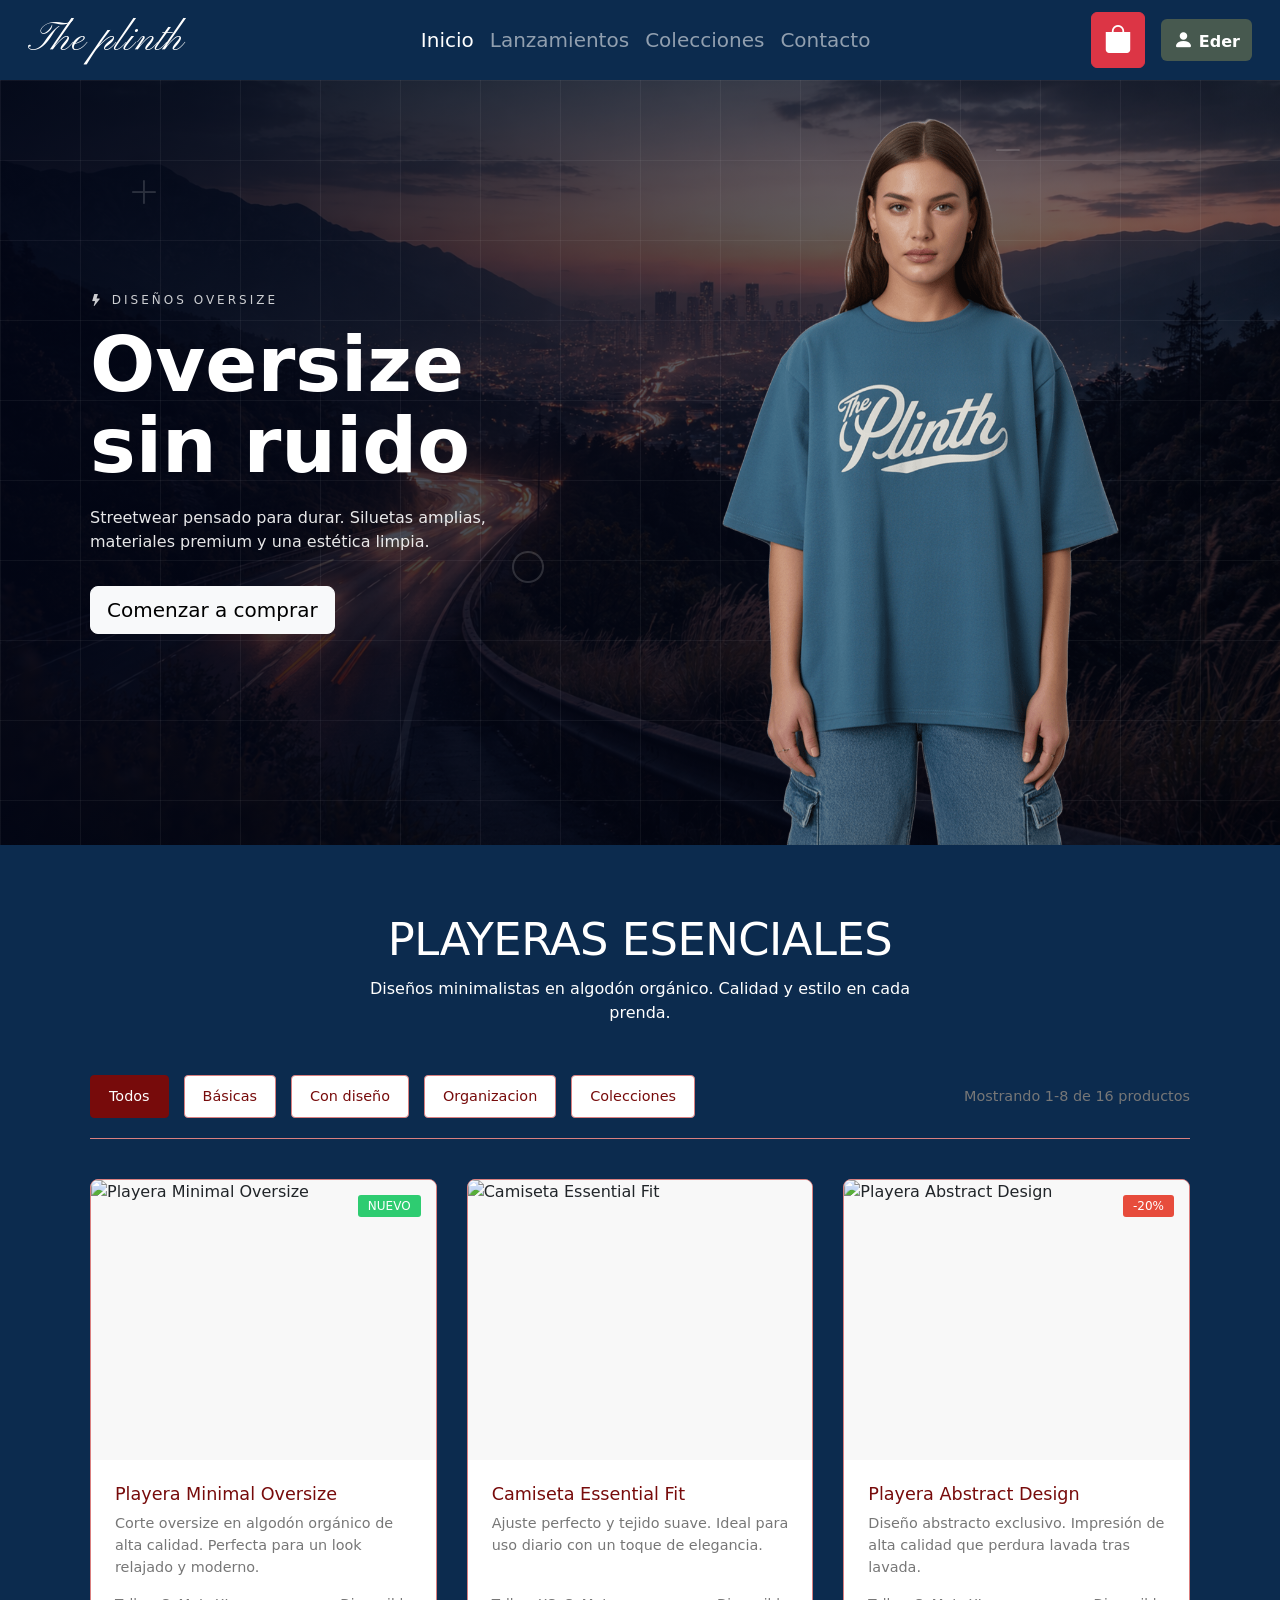
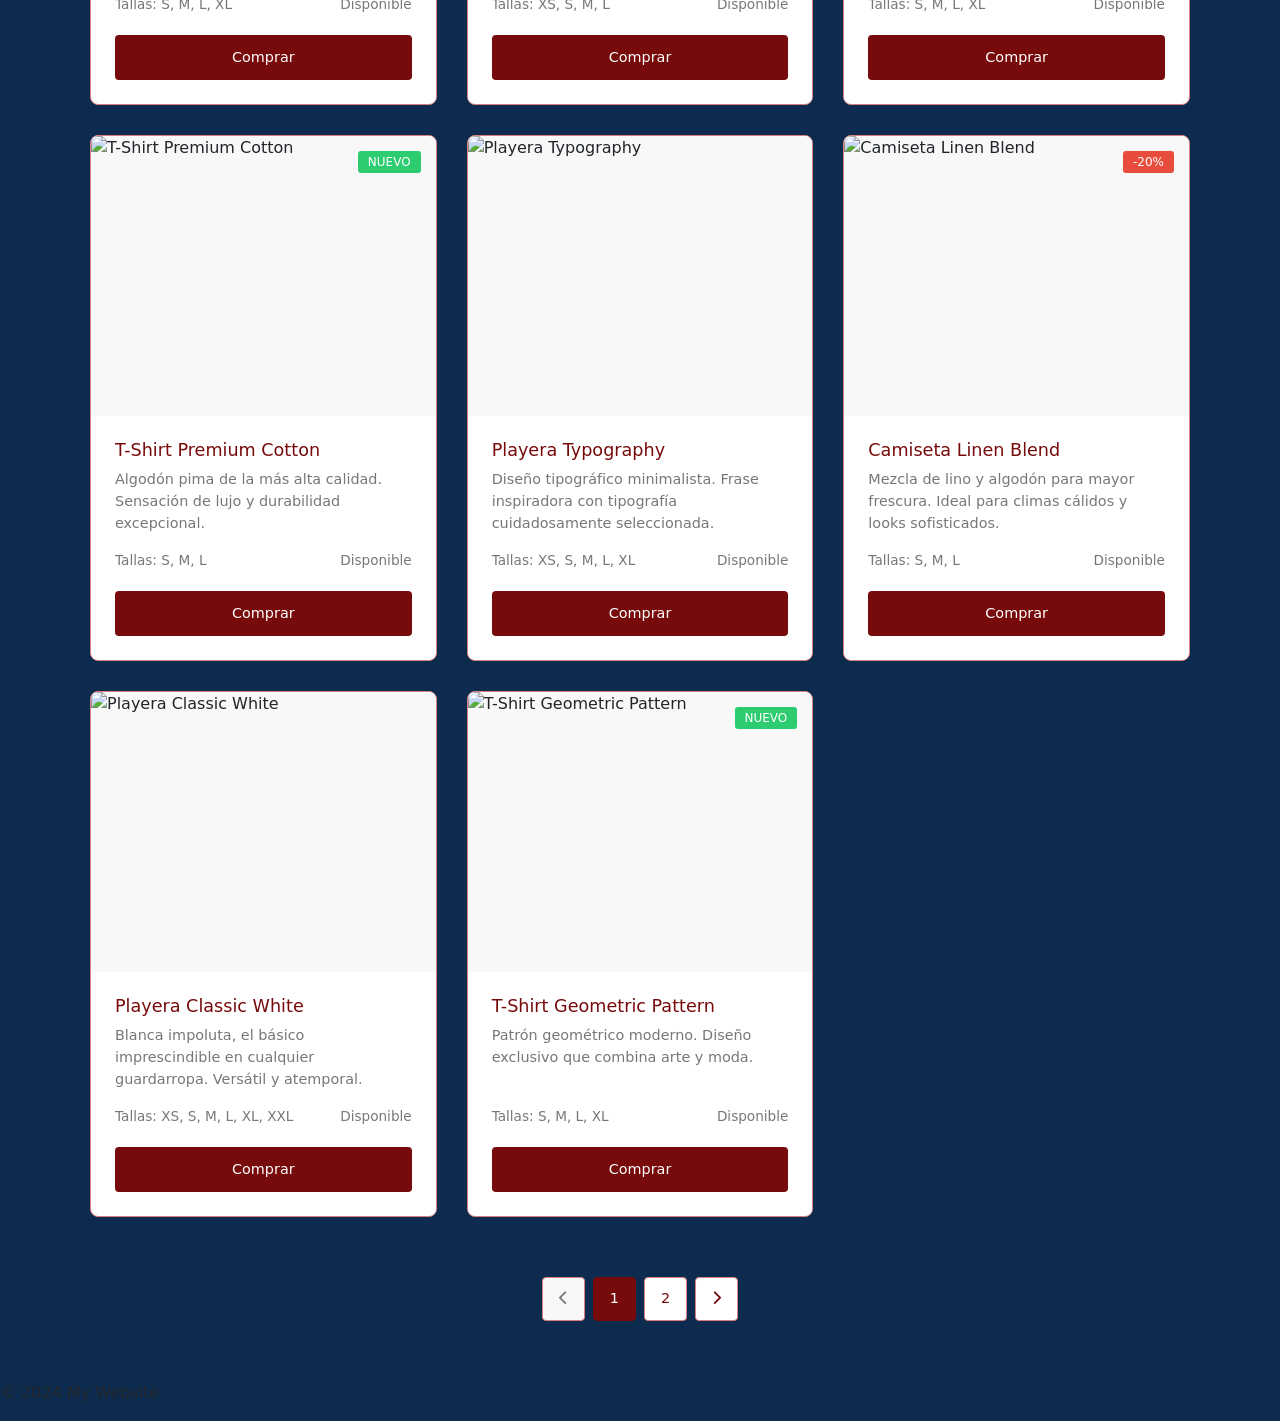
==== index.html @ dad663c1 "Despliegue de proyecto" ====
<!DOCTYPE html>
<html lang="es">
  <head>
    <meta charset="UTF-8" />
    <meta name="viewport" content="width=device-width, initial-scale=1.0" />
    <title>THE PLINTH | THE SHOP</title>
    <link rel="shortcut icon" href="img/icon_plinth.png" type="image/x-icon" />
    <!-- Google Fonts -->
    <link rel="preconnect" href="https://fonts.googleapis.com" />
    <link rel="preconnect" href="https://fonts.gstatic.com" crossorigin />
    <!-- Pynion Script Font -->
    <link
      href="https://fonts.googleapis.com/css2?family=Pinyon+Script&display=swap"
      rel="stylesheet"
    />
    <!-- IBM Plex Sans Font -->
    <link
      href="https://fonts.googleapis.com/css2?family=IBM+Plex+Sans:ital,wght@0,100..700;1,100..700&family=Pinyon+Script&display=swap"
      rel="stylesheet"
    />

    <!-- Bootstrap CSS and JS -->
    <link
      href="https://cdn.jsdelivr.net/npm/bootstrap@5.3.8/dist/css/bootstrap.min.css"
      rel="stylesheet"
      integrity="sha384-sRIl4kxILFvY47J16cr9ZwB07vP4J8+LH7qKQnuqkuIAvNWLzeN8tE5YBujZqJLB"
      crossorigin="anonymous"
    />
    <script
      src="https://cdn.jsdelivr.net/npm/bootstrap@5.3.8/dist/js/bootstrap.bundle.min.js"
      integrity="sha384-FKyoEForCGlyvwx9Hj09JcYn3nv7wiPVlz7YYwJrWVcXK/BmnVDxM+D2scQbITxI"
      crossorigin="anonymous"
    ></script>
    <!-- Bootstrap Icons  -->
    <link
      rel="stylesheet"
      href="https://cdn.jsdelivr.net/npm/bootstrap-icons@1.13.1/font/bootstrap-icons.min.css"
    />
    <!-- Custom CSS -->
    <link rel="stylesheet" href="css/navbar.css" />
    <link rel="stylesheet" href="css/hero.css" />
    <link rel="stylesheet" href="css/cart.css" />

    <!-- Font Awesome -->
    <link
      rel="stylesheet"
      href="https://cdnjs.cloudflare.com/ajax/libs/font-awesome/6.4.0/css/all.min.css"
    />
  </head>
  <body>
    <nav class="navbar navbar-expand-lg navbar-dark fixed-top">
      <div class="container-fluid">
        <!-- LOGO -->
        <a class="navbar-brand pynion fs-1 ms-3" href="#"> The plinth </a>

        <!-- BOTÓN HAMBURGUESA -->
        <button
          class="navbar-toggler"
          type="button"
          data-bs-toggle="collapse"
          data-bs-target="#navbarMenu"
          aria-controls="navbarMenu"
          aria-expanded="false"
          aria-label="Toggle navigation"
        >
          <span class="navbar-toggler-icon"></span>
        </button>

        <!-- MENÚ COLAPSABLE -->
        <div class="collapse navbar-collapse" id="navbarMenu">
          <!-- LINKS -->
          <div class="navbar-nav mx-auto fs-5">
            <a class="nav-link active" href="#home">Inicio</a>
            <a class="nav-link" href="#lanzamientos">Lanzamientos</a>
            <a class="nav-link" href="#colecciones">Colecciones</a>
            <a class="nav-link" href="#contacto">Contacto</a>
          </div>

          <!-- ACCIONES -->
          <div class="d-flex align-items-center gap-3 me-3">
            <a href="#carrito" class="btn btn-danger">
              <i class="bi bi-bag-fill fs-3"></i>
            </a>

            <a class="btn user" href="#login">
              <i class="bi bi-person-fill fs-5"></i> Eder
            </a>
          </div>
        </div>
      </div>
    </nav>

    <section id="home" class="hero-oversize">
      <div class="hero-overlay"></div>

      <!-- Decoraciones -->
      <div class="hero-grid"></div>
      <i class="bi bi-plus-lg deco-icon deco-1"></i>
      <i class="bi bi-circle deco-icon deco-2"></i>
      <i class="bi bi-dash-lg deco-icon deco-3"></i>

      <div class="container h-100">
        <div class="row align-items-center h-100">
          <!-- TEXTO -->
          <div class="col-lg-6 hero-content">
            <p class="hero-eyebrow">
              <i class="bi bi-lightning-fill"></i> DISEÑOS OVERSIZE
            </p>

            <h1 class="hero-title">
              Oversize<br />
              sin ruido
            </h1>

            <p class="hero-text">
              Streetwear pensado para durar. Siluetas amplias, materiales
              premium y una estética limpia.
            </p>

            <div class="hero-actions">
              <a href="#shop" class="btn btn-light btn-lg">
                Comenzar a comprar</a
              >
              <!-- <a href="#about" class="hero-link"> Nuestra visión → </a> -->
            </div>
          </div>

          <!-- MODELO -->
          <div class="col-lg-6 hero-model text-center">
            <img
              src="img/model.png"
              alt="Modelo usando playera oversize"
              class="img-fluid"
            />
          </div>
        </div>
      </div>
    </section>

    <script>
      const navbar = document.querySelector(".navbar");

      window.addEventListener("scroll", () => {
        if (window.scrollY > 50) {
          navbar.classList.add("scrolled");
        } else {
          navbar.classList.remove("scrolled");
        }
      });
    </script>

    <div id="shop" class="container">
      <header class="shop-header mt-5">
        <h1 class="shop-title">PLAYERAS ESENCIALES</h1>
        <p class="shop-subtitle">
          Diseños minimalistas en algodón orgánico. Calidad y estilo en cada
          prenda.
        </p>
      </header>

      <section class="filter-section">
        <div class="filter-options">
          <button class="filter-btn active" data-filter="all">Todos</button>
          <button class="filter-btn" data-filter="basic">Básicas</button>
          <button class="filter-btn" data-filter="graphic">Con diseño</button>
          <button class="filter-btn" data-filter="premium">Organizacion</button>
          <button class="filter-btn" data-filter="colection">
            Colecciones
          </button>
        </div>
        <div class="results-info">
          Mostrando <span id="showing-count">8</span> de
          <span id="total-count">16</span> productos
        </div>
      </section>

      <section class="products-grid" id="products-container">
        <!-- Los productos se generarán dinámicamente con JavaScript -->
      </section>

      <section class="pagination" id="pagination-container">
        <!-- La paginación se generará dinámicamente con JavaScript -->
      </section>
    </div>

    <script>
      // Datos de productos de ejemplo
      const products = [
        {
          id: 1,
          name: "Playera Minimal Oversize",
          description:
            "Corte oversize en algodón orgánico de alta calidad. Perfecta para un look relajado y moderno.",
          price: 499,
          category: "colection",
          colors: ["#1a1a1a", "#ffffff", "#6b7280"],
          sizes: ["S", "M", "L", "XL"],
          image:
            "https://images.unsplash.com/photo-1521572163474-6864f9cf17ab?ixlib=rb-4.0.3&ixid=M3wxMjA3fDB8MHxwaG90by1wYWdlfHx8fGVufDB8fHx8fA%3D%3D&auto=format&fit=crop&w=1000&q=80",
          badge: "new",
        },
        {
          id: 2,
          name: "Camiseta Essential Fit",
          description:
            "Ajuste perfecto y tejido suave. Ideal para uso diario con un toque de elegancia.",
          price: 429,
          category: "basic",
          colors: ["#1a1a1a", "#374151", "#9ca3af"],
          sizes: ["XS", "S", "M", "L"],
          image:
            "https://images.unsplash.com/photo-1523381210434-271e8be1f52b?ixlib=rb-4.0.3&ixid=M3wxMjA3fDB8MHxwaG90by1wYWdlfHx8fGVufDB8fHx8fA%3D%3D&auto=format&fit=crop&w=1000&q=80",
          badge: "",
        },
        {
          id: 3,
          name: "Playera Abstract Design",
          description:
            "Diseño abstracto exclusivo. Impresión de alta calidad que perdura lavada tras lavada.",
          price: 599,
          category: "graphic",
          colors: ["#ffffff", "#1e40af", "#fbbf24"],
          sizes: ["S", "M", "L", "XL"],
          image:
            "https://images.unsplash.com/photo-1562157873-818bc0726f68?ixlib=rb-4.0.3&ixid=M3wxMjA3fDB8MHxwaG90by1wYWdlfHx8fGVufDB8fHx8fA%3D%3D&auto=format&fit=crop&w=1000&q=80",
          badge: "sale",
        },
        {
          id: 4,
          name: "T-Shirt Premium Cotton",
          description:
            "Algodón pima de la más alta calidad. Sensación de lujo y durabilidad excepcional.",
          price: 799,
          category: "premium",
          colors: ["#ffffff", "#1a1a1a"],
          sizes: ["S", "M", "L"],
          image:
            "https://images.unsplash.com/photo-1586790170083-2f9ceadc732d?ixlib=rb-4.0.3&ixid=M3wxMjA3fDB8MHxwaG90by1wYWdlfHx8fGVufDB8fHx8fA%3D%3D&auto=format&fit=crop&w=1000&q=80",
          badge: "new",
        },
        {
          id: 5,
          name: "Playera Typography",
          description:
            "Diseño tipográfico minimalista. Frase inspiradora con tipografía cuidadosamente seleccionada.",
          price: 549,
          category: "graphic",
          colors: ["#1a1a1a", "#ffffff", "#dc2626"],
          sizes: ["XS", "S", "M", "L", "XL"],
          image:
            "https://images.unsplash.com/photo-1576566588028-4147f3842f27?ixlib=rb-4.0.3&ixid=M3wxMjA3fDB8MHxwaG90by1wYWdlfHx8fGVufDB8fHx8fA%3D%3D&auto=format&fit=crop&w=1000&q=80",
          badge: "",
        },
        {
          id: 6,
          name: "Camiseta Linen Blend",
          description:
            "Mezcla de lino y algodón para mayor frescura. Ideal para climas cálidos y looks sofisticados.",
          price: 649,
          category: "premium",
          colors: ["#f5f5f5", "#d4d4d4", "#a16207"],
          sizes: ["S", "M", "L"],
          image:
            "https://images.unsplash.com/photo-1591047139829-d91aecb6caea?ixlib=rb-4.0.3&ixid=M3wxMjA3fDB8MHxwaG90by1wYWdlfHx8fGVufDB8fHx8fA%3D%3D&auto=format&fit=crop&w=1000&q=80",
          badge: "sale",
        },
        {
          id: 7,
          name: "Playera Classic White",
          description:
            "Blanca impoluta, el básico imprescindible en cualquier guardarropa. Versátil y atemporal.",
          price: 399,
          category: "basic",
          colors: ["#ffffff"],
          sizes: ["XS", "S", "M", "L", "XL", "XXL"],
          image:
            "https://images.unsplash.com/photo-1521572163474-6864f9cf17ab?ixlib=rb-4.0.3&ixid=M3wxMjA3fDB8MHxwaG90by1wYWdlfHx8fGVufDB8fHx8fA%3D%3D&auto=format&fit=crop&w=1000&q=80",
          badge: "",
        },
        {
          id: 8,
          name: "T-Shirt Geometric Pattern",
          description:
            "Patrón geométrico moderno. Diseño exclusivo que combina arte y moda.",
          price: 579,
          category: "graphic",
          colors: ["#1a1a1a", "#ffffff", "#3b82f6"],
          sizes: ["S", "M", "L", "XL"],
          image:
            "https://images.unsplash.com/photo-1562157873-818bc0726f68?ixlib=rb-4.0.3&ixid=M3wxMjA3fDB8MHxwaG90by1wYWdlfHx8fGVufDB8fHx8fA%3D%3D&auto=format&fit=crop&w=1000&q=80",
          badge: "new",
        },
        {
          id: 9,
          name: "Playera Black Essential",
          description:
            "Negro absoluto, el básico más versátil. Perfecta para combinar con cualquier prenda.",
          price: 449,
          category: "basic",
          colors: ["#1a1a1a"],
          sizes: ["XS", "S", "M", "L", "XL"],
          image:
            "https://images.unsplash.com/photo-1586790170083-2f9ceadc732d?ixlib=rb-4.0.3&ixid=M3wxMjA3fDB8MHxwaG90by1wYWdlfHx8fGVufDB8fHx8fA%3D%3D&auto=format&fit=crop&w=1000&q=80",
          badge: "",
        },
        {
          id: 10,
          name: "Camiseta Organic Cotton",
          description:
            "100% algodón orgánico certificado. Conciencia ecológica sin comprometer el estilo.",
          price: 699,
          category: "premium",
          colors: ["#ffffff", "#1a1a1a", "#065f46"],
          sizes: ["S", "M", "L"],
          image:
            "https://images.unsplash.com/photo-1591047139829-d91aecb6caea?ixlib=rb-4.0.3&ixid=M3wxMjA3fDB8MHxwaG90by1wYWdlfHx8fGVufDB8fHx8fA%3D%3D&auto=format&fit=crop&w=1000&q=80",
          badge: "",
        },
        {
          id: 11,
          name: "Playera Line Art",
          description:
            "Arte lineal minimalista. Diseño delicado que añade un toque artístico a tu look.",
          price: 529,
          category: "graphic",
          colors: ["#ffffff", "#1a1a1a"],
          sizes: ["XS", "S", "M", "L", "XL"],
          image:
            "https://images.unsplash.com/photo-1576566588028-4147f3842f27?ixlib=rb-4.0.3&ixid=M3wxMjA3fDB8MHxwaG90by1wYWdlfHx8fGVufDB8fHx8fA%3D%3D&auto=format&fit=crop&w=1000&q=80",
          badge: "sale",
        },
        {
          id: 12,
          name: "T-Shirt Slim Fit",
          description:
            "Ajuste slim para una silueta definida. Tejido con elasticidad para mayor comodidad.",
          price: 479,
          category: "basic",
          colors: ["#1a1a1a", "#6b7280", "#ffffff"],
          sizes: ["XS", "S", "M", "L"],
          image:
            "https://images.unsplash.com/photo-1523381210434-271e8be1f52b?ixlib=rb-4.0.3&ixid=M3wxMjA3fDB8MHxwaG90by1wYWdlfHx8fGVufDB8fHx8fA%3D%3D&auto=format&fit=crop&w=1000&q=80",
          badge: "",
        },
        {
          id: 13,
          name: "Playera Japanese Motif",
          description:
            "Motivo japonés inspirado en la estética wabi-sabi. Diseño único y cultural.",
          price: 649,
          category: "graphic",
          colors: ["#ffffff", "#1a1a1a", "#b91c1c"],
          sizes: ["S", "M", "L"],
          image:
            "https://images.unsplash.com/photo-1562157873-818bc0726f68?ixlib=rb-4.0.3&ixid=M3wxMjA3fDB8MHxwaG90by1wYWdlfHx8fGVufDB8fHx8fA%3D%3D&auto=format&fit=crop&w=1000&q=80",
          badge: "new",
        },
        {
          id: 14,
          name: "Camiseta Silk Touch",
          description:
            "Toque sedoso con acabado premium. Sensación de lujo en un diseño esencial.",
          price: 849,
          category: "premium",
          colors: ["#f5f5f5", "#1a1a1a"],
          sizes: ["XS", "S", "M", "L"],
          image:
            "https://images.unsplash.com/photo-1586790170083-2f9ceadc732d?ixlib=rb-4.0.3&ixid=M3wxMjA3fDB8MHxwaG90by1wYWdlfHx8fGVufDB8fHx8fA%3D%3D&auto=format&fit=crop&w=1000&q=80",
          badge: "",
        },
        {
          id: 15,
          name: "Playera Grey Heather",
          description:
            "Color heather gris, un básico moderno. Perfecta para looks monocromáticos.",
          price: 429,
          category: "basic",
          colors: ["#9ca3af", "#6b7280"],
          sizes: ["XS", "S", "M", "L", "XL"],
          image:
            "https://images.unsplash.com/photo-1523381210434-271e8be1f52b?ixlib=rb-4.0.3&ixid=M3wxMjA3fDB8MHxwaG90by1wYWdlfHx8fGVufDB8fHx8fA%3D%3D&auto=format&fit=crop&w=1000&q=80",
          badge: "",
        },
        {
          id: 16,
          name: "T-Shirt Monogram",
          description:
            "Monograma discreto en posición de bolsillo. Elegancia sutil y distintiva.",
          price: 599,
          category: "premium",
          colors: ["#ffffff", "#1a1a1a"],
          sizes: ["S", "M", "L"],
          image:
            "https://images.unsplash.com/photo-1591047139829-d91aecb6caea?ixlib=rb-4.0.3&ixid=M3wxMjA3fDB8MHxwaG90by1wYWdlfHx8fGVufDB8fHx8fA%3D%3D&auto=format&fit=crop&w=1000&q=80",
          badge: "sale",
        },
      ];

      // Variables de estado
      let currentPage = 1;
      const productsPerPage = 8;
      let currentFilter = "all";
      let filteredProducts = [...products];

      // Elementos DOM
      const productsContainer = document.getElementById("products-container");
      const paginationContainer = document.getElementById(
        "pagination-container"
      );
      const filterButtons = document.querySelectorAll(".filter-btn");
      const showingCount = document.getElementById("showing-count");
      const totalCount = document.getElementById("total-count");

      // Inicializar la tienda
      document.addEventListener("DOMContentLoaded", function () {
        renderProducts();
        renderPagination();
        updateProductCount();

        // Configurar filtros
        filterButtons.forEach((button) => {
          button.addEventListener("click", function () {
            // Remover clase activa de todos los botones
            filterButtons.forEach((btn) => btn.classList.remove("active"));

            // Agregar clase activa al botón clickeado
            this.classList.add("active");

            // Actualizar filtro actual
            currentFilter = this.getAttribute("data-filter");

            // Filtrar productos
            if (currentFilter === "all") {
              filteredProducts = [...products];
            } else {
              filteredProducts = products.filter(
                (product) => product.category === currentFilter
              );
            }

            // Volver a la primera página
            currentPage = 1;

            // Renderizar productos y paginación
            renderProducts();
            renderPagination();
            updateProductCount();
          });
        });
      });

      // Función para renderizar productos
      function renderProducts() {
        // Limpiar contenedor
        productsContainer.innerHTML = "";

        // Calcular índices para la página actual
        const startIndex = (currentPage - 1) * productsPerPage;
        const endIndex = startIndex + productsPerPage;
        const productsToShow = filteredProducts.slice(startIndex, endIndex);

        // Generar HTML para cada producto
        productsToShow.forEach((product) => {
          const productCard = document.createElement("div");
          productCard.className = "product-card";

          // Determinar texto de badge
          let badgeHTML = "";
          if (product.badge === "new") {
            badgeHTML = '<span class="badge new">NUEVO</span>';
          } else if (product.badge === "sale") {
            badgeHTML = '<span class="badge sale">-20%</span>';
          }

          // Generar círculos de colores
          let colorsHTML = "";
          product.colors.forEach((color) => {
            colorsHTML += `<div class="color-circle" style="background-color: ${color};" title="Color ${color}"></div>`;
          });

          productCard.innerHTML = `
                    ${badgeHTML}
                    <img src="${product.image}" alt="${
            product.name
          }" class="product-image">
                    <div class="product-info">
                        <h3 class="product-title">${product.name}</h3>
                        <p class="product-description">${
                          product.description
                        }</p>
                        <div class="product-meta">
                            <span>Tallas: ${product.sizes.join(", ")}</span>
                            <span>Disponible</span>
                        </div>
                     
                        <div class="product-actions">
                            <button class="add-to-cart" onclick="goToVentaShop(${
                              product.id
                            })">
                              Comprar
                            </button>
                        </div>
                    </div>
                `;

          productsContainer.appendChild(productCard);
        });
      }

      // Función para renderizar paginación
      function renderPagination() {
        // Limpiar contenedor
        paginationContainer.innerHTML = "";

        // Calcular número total de páginas
        const totalPages = Math.ceil(filteredProducts.length / productsPerPage);

        // Botón anterior
        const prevButton = document.createElement("button");
        prevButton.innerHTML = '<i class="fas fa-chevron-left"></i>';
        prevButton.disabled = currentPage === 1;
        prevButton.addEventListener("click", () => {
          if (currentPage > 1) {
            currentPage--;
            renderProducts();
            renderPagination();
          }
        });
        paginationContainer.appendChild(prevButton);

        // Páginas
        const maxVisiblePages = 5;
        let startPage = Math.max(
          1,
          currentPage - Math.floor(maxVisiblePages / 2)
        );
        let endPage = Math.min(totalPages, startPage + maxVisiblePages - 1);

        // Ajustar si no hay suficientes páginas al final
        if (endPage - startPage + 1 < maxVisiblePages) {
          startPage = Math.max(1, endPage - maxVisiblePages + 1);
        }

        // Primera página si no está visible
        if (startPage > 1) {
          const firstPageButton = document.createElement("button");
          firstPageButton.textContent = "1";
          firstPageButton.addEventListener("click", () => {
            currentPage = 1;
            renderProducts();
            renderPagination();
          });
          paginationContainer.appendChild(firstPageButton);

          // Puntos suspensivos si hay un salto
          if (startPage > 2) {
            const ellipsis = document.createElement("span");
            ellipsis.textContent = "...";
            ellipsis.style.padding = "0 5px";
            paginationContainer.appendChild(ellipsis);
          }
        }

        // Páginas visibles
        for (let i = startPage; i <= endPage; i++) {
          const pageButton = document.createElement("button");
          pageButton.textContent = i;
          if (i === currentPage) {
            pageButton.classList.add("active");
          }
          pageButton.addEventListener("click", () => {
            currentPage = i;
            renderProducts();
            renderPagination();
          });
          paginationContainer.appendChild(pageButton);
        }

        // Última página si no está visible
        if (endPage < totalPages) {
          // Puntos suspensivos si hay un salto
          if (endPage < totalPages - 1) {
            const ellipsis = document.createElement("span");
            ellipsis.textContent = "...";
            ellipsis.style.padding = "0 5px";
            paginationContainer.appendChild(ellipsis);
          }

          const lastPageButton = document.createElement("button");
          lastPageButton.textContent = totalPages;
          lastPageButton.addEventListener("click", () => {
            currentPage = totalPages;
            renderProducts();
            renderPagination();
          });
          paginationContainer.appendChild(lastPageButton);
        }

        // Botón siguiente
        const nextButton = document.createElement("button");
        nextButton.innerHTML = '<i class="fas fa-chevron-right"></i>';
        nextButton.disabled = currentPage === totalPages;
        nextButton.addEventListener("click", () => {
          if (currentPage < totalPages) {
            currentPage++;
            renderProducts();
            renderPagination();
          }
        });
        paginationContainer.appendChild(nextButton);
      }

      // Función para actualizar el contador de productos
      function updateProductCount() {
        const startIndex = (currentPage - 1) * productsPerPage + 1;
        const endIndex = Math.min(
          currentPage * productsPerPage,
          filteredProducts.length
        );

        showingCount.textContent = `${startIndex}-${endIndex}`;
        totalCount.textContent = filteredProducts.length;
      }

      function goToVentaShop(productId) {
        window.location.href = `venta_shop.html?id=${productId}`;
      }
    </script>
    <div id="footer">
      <p>&copy; 2024 My Website</p>
    </div>
  </body>
</html>
---- css/navbar.css ----
body{
    background: #0c2b4e;

}

/* Navbar base */
.navbar {
  height: 80px;
  background: #0c2b4e;
  transition: background-color 0.3s ease, box-shadow 0.3s ease;
  z-index: 1050;
}

/* Navbar transparente al hacer scroll */
.navbar.scrolled {
  background-color: rgba(12, 43, 78, 0.3); /* azul transparente */
  backdrop-filter: blur(6px); /* efecto glass */
  box-shadow: 0 4px 20px rgba(0,0,0,0.15);
}

/* Estado normal: transparente */
.navbar-collapse {
  background-color: transparent;
}

/* Menú abierto en móvil */
.navbar-collapse.show {
  background-color: #0c2b4e;
}

/* Navbar con scroll */
.navbar.scrolled {
  background-color: rgba(12, 43, 78, 0.3);
  backdrop-filter: blur(6px);
}

/* Si el navbar tiene scroll Y el menú está abierto */
.navbar.scrolled .navbar-collapse.show {
  background-color: #0c2b4e;
}


.bi-bag-fill {
  color: white;

}
.pynion{
  font-family: "Pinyon Script", cursive;
  font-size: 2.5rem;        /* tamaño */
  letter-spacing: 1px;     /* separación */
  line-height: 1;          /* altura de línea */
  font-weight: 400;

}
.user {
    background-color: #47594f;
    border: none;
    color: white;
    font-weight: bold;
}
---- css/hero.css ----
.hero-oversize {
  position: relative;
  min-height: calc(80vh + 80px);
  padding-top: 80px;
  background-image: url("../img/paisaje.png");

  background-size: cover;
  background-position: center;
  overflow: hidden;
  color: white;
}


/* Overlay oscuro suave */
.hero-overlay {
  position: absolute;
  inset: 0;
  background: linear-gradient(
    to right,
    rgba(2, 6, 23, 0.85),
    rgba(2, 6, 23, 0.5)
  );
  z-index: 1;
}

/* Grid decorativo */
.hero-grid {
  position: absolute;
  inset: 0;
  background-image:
    linear-gradient(rgba(255,255,255,0.05) 1px, transparent 1px),
    linear-gradient(90deg, rgba(255,255,255,0.05) 1px, transparent 1px);
  background-size: 80px 80px;
  z-index: 2;
}

/* Contenido */
.hero-oversize .container {
  position: relative;
  z-index: 3;
}

.hero-eyebrow {
  text-transform: uppercase;
  letter-spacing: 3px;
  font-size: 0.75rem;
  opacity: 0.8;
  margin-bottom: 1rem;
}

.hero-title {
  font-size: clamp(3rem, 6vw, 5rem);
  font-weight: 800;
  line-height: 1.05;
  margin-bottom: 1.2rem;
}

.hero-text {
  max-width: 420px;
  font-size: 1rem;
  opacity: 0.9;
  margin-bottom: 2rem;
}

.hero-actions {
  display: flex;
  align-items: center;
  gap: 1.5rem;
}

.hero-link {
  color: white;
  text-decoration: none;
  opacity: 0.8;
}

.hero-link:hover {
  opacity: 1;
}

/* MODELO */
.hero-model img {
  max-height: 85vh;
  object-fit: contain;
}

/* Iconos decorativos */
.deco-icon {
  position: absolute;
  font-size: 2rem;
  opacity: 0.15;
  z-index: 2;
}

.deco-1 {
  top: 20%;
  left: 10%;
}

.deco-2 {
  bottom: 30%;
  left: 40%;
}

.deco-3 {
  top: 15%;
  right: 20%;
}



@media (max-width: 991px) {

  .hero-title {
    font-size: 2.5rem;
  }

  .hero-text {
    max-width: 100%;
  }

  .hero-actions {
    flex-direction: column;
    align-items: flex-start;
    gap: 1rem;
  }

  .hero-model img {
    max-height: 55vh;
    margin-top: 2rem;
  }
}
---- css/cart.css ----
:root {
            --primary: #770b0b;
            --secondary: #333;
            --light-bg: #f8f8f8;
            --border: #da7f7f;
            --white: #ffffff;
            --accent: #d85a5a;
            --text-light: #777;
        }
        
      
        
        .container {
            width: 100%;
            padding: 0 20px;
        }
        
        .shop-header {

            text-align: center;
            margin-bottom: 50px;
            padding-top: 20px;
        }
        
        .shop-title {
            font-size: 2.8rem;
            font-weight: 300;
            letter-spacing: -0.5px;
            margin-bottom: 10px;
             color: var(--white);
        }
        
        .shop-subtitle {
            font-size: 1rem;
            font-weight: 400;
            color: var(--white);
            max-width: 600px;
            margin: 0 auto;
        }
        
        .products-grid {
            display: grid;
            grid-template-columns: repeat(auto-fill, minmax(280px, 1fr));
            gap: 30px;
            margin-bottom: 60px;
        }
        
        .product-card {
            background: white;
            border-radius: 8px;
            overflow: hidden;
            transition: all 0.3s ease;
            border: 1px solid var(--border);
            position: relative;
            display: flex;
            flex-direction: column;
        }
        
        .product-card:hover {
            transform: translateY(-5px);
            box-shadow: 0 10px 25px rgba(0, 0, 0, 0.05);
        }
        
        .product-image {
            width: 100%;
            height: 280px;
            object-fit: cover;
            display: block;
            background-color: var(--light-bg);
        }
        
        .product-info {
            padding: 24px;
            flex-grow: 1;
            display: flex;
            flex-direction: column;
        }
        
        .product-title {
            font-size: 1.1rem;
            font-weight: 500;
            margin-bottom: 8px;
            color: var(--primary);
        }
        
        .product-description {
            font-size: 0.9rem;
            color: var(--text-light);
            margin-bottom: 16px;
            flex-grow: 1;
        }
        
        .product-price {
            font-size: 1.3rem;
            font-weight: 600;
            color: var(--primary);
            margin-bottom: 20px;
        }
        
        .product-meta {
            display: flex;
            justify-content: space-between;
            font-size: 0.85rem;
            color: var(--text-light);
            margin-bottom: 20px;
        }
        
        .product-colors {
            display: flex;
            gap: 8px;
            margin-top: 10px;
        }
        
        .color-circle {
            width: 20px;
            height: 20px;
            border-radius: 50%;
            border: 1px solid var(--border);
            cursor: pointer;
        }
        
        .product-actions {
            display: flex;
            justify-content: space-between;
            align-items: center;
            margin-top: auto;
        }
        
        .add-to-cart {
            background-color: var(--primary);
            color: white;
            border: none;
            padding: 12px 24px;
            border-radius: 4px;
            cursor: pointer;
            font-size: 0.9rem;
            transition: background-color 0.3s;
            flex-grow: 1;
        }
        
        .add-to-cart:hover {
            background-color: var(--accent);
        }
        
        .favorite-btn {
            background: none;
            border: 1px solid var(--border);
            width: 42px;
            height: 42px;
            border-radius: 4px;
            margin-left: 10px;
            cursor: pointer;
            color: var(--text-light);
            transition: all 0.3s;
        }
        
        .favorite-btn:hover {
            color: #e74c3c;
            border-color: #e74c3c;
        }
        
        .pagination {
            display: flex;
            justify-content: center;
            align-items: center;
            margin: 40px 0 60px;
        }
        
        .pagination button {
            background: white;
            border: 1px solid var(--border);
            color: var(--primary);
            padding: 10px 16px;
            margin: 0 4px;
            cursor: pointer;
            border-radius: 4px;
            transition: all 0.3s;
            font-size: 0.9rem;
        }
        
        .pagination button:hover {
            background-color: var(--light-bg);
        }
        
        .pagination button.active {
            background-color: var(--primary);
            color: white;
            border-color: var(--primary);
        }
        
        .pagination button:disabled {
            color: var(--text-light);
            cursor: not-allowed;
            background-color: var(--light-bg);
        }
        
        .filter-section {
            display: flex;
            justify-content: space-between;
            align-items: center;
            margin-bottom: 40px;
            padding-bottom: 20px;
            border-bottom: 1px solid var(--border);
        }
        
        .filter-options {
            display: flex;
            gap: 15px;
        }
        
        .filter-btn {
            background: white;
            border: 1px solid var(--border);
            padding: 10px 18px;
            border-radius: 4px;
            cursor: pointer;
            font-size: 0.9rem;
            color: var(--primary);
            transition: all 0.3s;
        }
        
        .filter-btn.active {
            background-color: var(--primary);
            color: white;
            border-color: var(--primary);
        }
        
        .filter-btn:hover {
            background-color: var(--light-bg);
        }
        
        .results-info {
            font-size: 0.9rem;
            color: var(--text-light);
        }
        
        @media (max-width: 768px) {
            .products-grid {
                grid-template-columns: repeat(auto-fill, minmax(250px, 1fr));
                gap: 20px;
            }
            
            .filter-section {
                flex-direction: column;
                align-items: flex-start;
                gap: 15px;
            }
            
            .filter-options {
                flex-wrap: wrap;
            }
        }
        
        @media (max-width: 576px) {
            .products-grid {
                grid-template-columns: 1fr;
            }
            
            .shop-title {
                font-size: 2.2rem;
            }
        }
        
        .badge {
            position: absolute;
            top: 15px;
            right: 15px;
            background-color: var(--accent);
            color: white;
            padding: 5px 10px;
            border-radius: 3px;
            font-size: 0.75rem;
            font-weight: 500;
            z-index: 1;
        }
        
        .sale {
            background-color: #e74c3c;
        }
        
        .new {
            background-color: #2ecc71;
        }
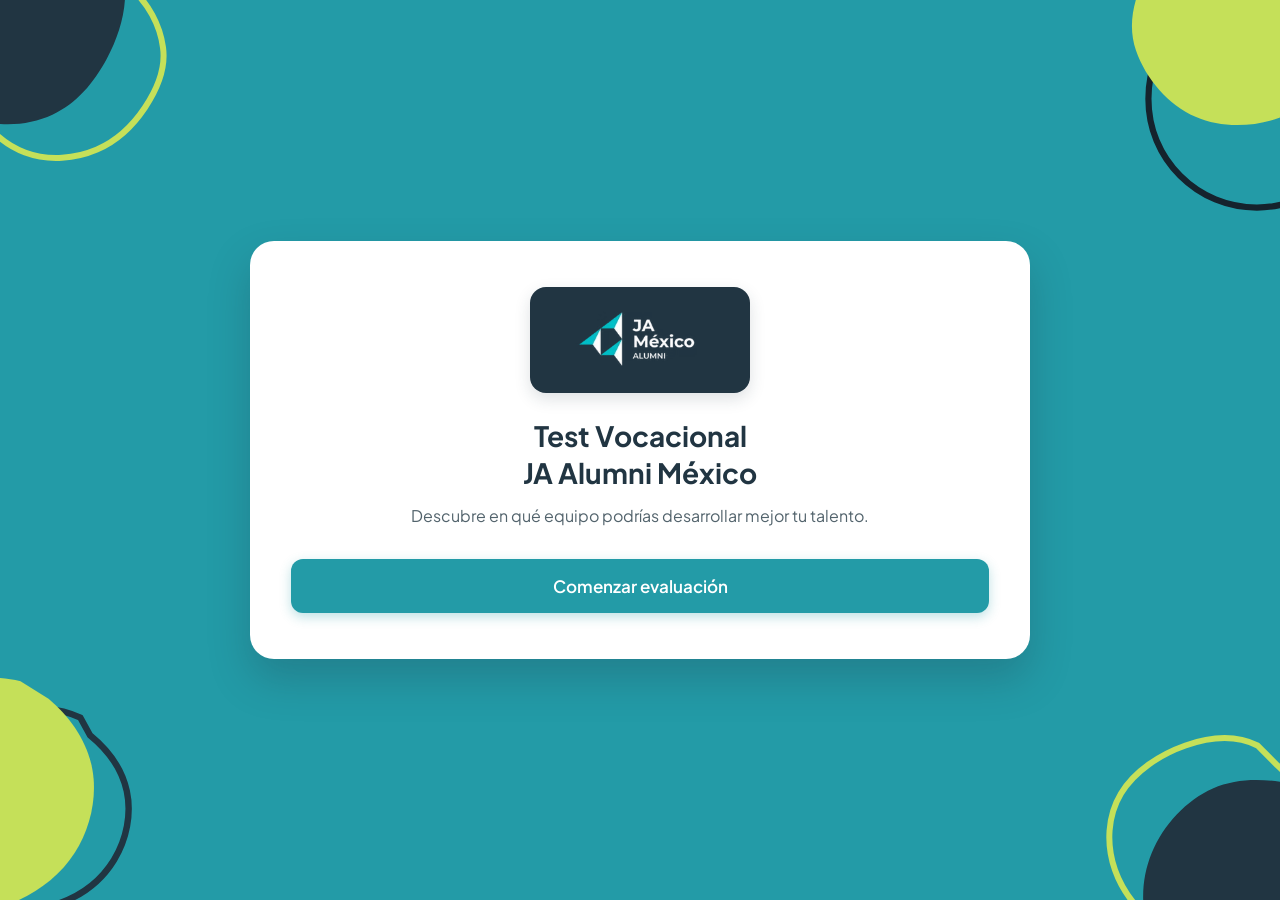
==== commit 121f89a7: "Rename index.php to index.html" ====
--- a/index.html
+++ b/index.html
@@ -1,633 +1,60 @@
 <!DOCTYPE html>
 <html lang="es">
-  <head>
-    <meta charset="UTF-8" />
-    <meta name="viewport" content="width=device-width, initial-scale=1.0" />
-    <title>THE PLINTH | THE SHOP</title>
-    <link rel="shortcut icon" href="img/icon_plinth.png" type="image/x-icon" />
-    <!-- Google Fonts -->
-    <link rel="preconnect" href="https://fonts.googleapis.com" />
-    <link rel="preconnect" href="https://fonts.gstatic.com" crossorigin />
-    <!-- Pynion Script Font -->
-    <link
-      href="https://fonts.googleapis.com/css2?family=Pinyon+Script&display=swap"
-      rel="stylesheet"
-    />
-    <!-- IBM Plex Sans Font -->
-    <link
-      href="https://fonts.googleapis.com/css2?family=IBM+Plex+Sans:ital,wght@0,100..700;1,100..700&family=Pinyon+Script&display=swap"
-      rel="stylesheet"
-    />
 
-    <!-- Bootstrap CSS and JS -->
-    <link
-      href="https://cdn.jsdelivr.net/npm/bootstrap@5.3.8/dist/css/bootstrap.min.css"
-      rel="stylesheet"
-      integrity="sha384-sRIl4kxILFvY47J16cr9ZwB07vP4J8+LH7qKQnuqkuIAvNWLzeN8tE5YBujZqJLB"
-      crossorigin="anonymous"
-    />
-    <script
-      src="https://cdn.jsdelivr.net/npm/bootstrap@5.3.8/dist/js/bootstrap.bundle.min.js"
-      integrity="sha384-FKyoEForCGlyvwx9Hj09JcYn3nv7wiPVlz7YYwJrWVcXK/BmnVDxM+D2scQbITxI"
-      crossorigin="anonymous"
-    ></script>
-    <!-- Bootstrap Icons  -->
-    <link
-      rel="stylesheet"
-      href="https://cdn.jsdelivr.net/npm/bootstrap-icons@1.13.1/font/bootstrap-icons.min.css"
-    />
-    <!-- Custom CSS -->
-    <link rel="stylesheet" href="css/navbar.css" />
-    <link rel="stylesheet" href="css/hero.css" />
-    <link rel="stylesheet" href="css/cart.css" />
+<head>
+    <link rel="shortcut icon" href="img/logo_alumni.png" type="image/x-icon">
+    <meta charset="UTF-8">
+    <meta name="viewport" content="width=device-width, initial-scale=1.0">
+    <title>Test Vocacional - JA Alumni México</title>
+    <link rel="stylesheet" href="css/style.css">
+</head>
 
-    <!-- Font Awesome -->
-    <link
-      rel="stylesheet"
-      href="https://cdnjs.cloudflare.com/ajax/libs/font-awesome/6.4.0/css/all.min.css"
-    />
-  </head>
-  <body>
-    <nav class="navbar navbar-expand-lg navbar-dark fixed-top">
-      <div class="container-fluid">
-        <!-- LOGO -->
-        <a class="navbar-brand pynion fs-1 ms-3" href="#"> The plinth </a>
+<body>
+    <div class="container">
+        <!-- Bienvenida -->
+        <section id="welcome">
+            <img src="img/logo_alumni.png" alt="JA Alumni Logo" class="logo">
+            <h1>Test Vocacional<br>JA Alumni México</h1>
+            <p>Descubre en qué equipo podrías desarrollar mejor tu talento.</p>
+            <button id="start">Comenzar evaluación</button>
+        </section>
 
-        <!-- BOTÓN HAMBURGUESA -->
-        <button
-          class="navbar-toggler"
-          type="button"
-          data-bs-toggle="collapse"
-          data-bs-target="#navbarMenu"
-          aria-controls="navbarMenu"
-          aria-expanded="false"
-          aria-label="Toggle navigation"
-        >
-          <span class="navbar-toggler-icon"></span>
-        </button>
+        <!-- Quiz -->
+        <section id="quiz" class="hidden">
+            <div class="top">
+                <div id="counter">1 / 90</div>
+                <div class="progress">
+                    <div id="progressBar"></div>
+                </div>
+            </div>
+            <h2 id="question">Cargando pregunta...</h2>
 
-        <!-- MENÚ COLAPSABLE -->
-        <div class="collapse navbar-collapse" id="navbarMenu">
-          <!-- LINKS -->
-          <div class="navbar-nav mx-auto fs-5">
-            <a class="nav-link active" href="#home">Inicio</a>
-            <a class="nav-link" href="#lanzamientos">Lanzamientos</a>
-            <a class="nav-link" href="#colecciones">Colecciones</a>
-            <a class="nav-link" href="#contacto">Contacto</a>
-          </div>
+            <!-- Aquí se renderizan dinámicamente los botones de opción -->
+            <div id="answers"></div>
 
-          <!-- ACCIONES -->
-          <div class="d-flex align-items-center gap-3 me-3">
-            <a href="#carrito" class="btn btn-danger">
-              <i class="bi bi-bag-fill fs-3"></i>
-            </a>
+            <div class="buttons">
+                <button id="previous" disabled>Anterior</button>
+                <button id="next">Siguiente</button>
+            </div>
+        </section>
 
-            <a class="btn user" href="#login">
-              <i class="bi bi-person-fill fs-5"></i> Eder
-            </a>
-          </div>
-        </div>
-      </div>
-    </nav>
+        <!-- Resultado -->
+        <section id="results" class="hidden">
+            <h1>Resultado de Tu Evaluación</h1>
+            <div id="principal"></div>
+            <div id="secondary"></div>
+            <div id="confidence"></div>
+            <div id="bars"></div>
+            <br>
+            <button id="restart">Volver a iniciar</button>
+        </section>
 
-    <section id="home" class="hero-oversize">
-      <div class="hero-overlay"></div>
-
-      <!-- Decoraciones -->
-      <div class="hero-grid"></div>
-      <i class="bi bi-plus-lg deco-icon deco-1"></i>
-      <i class="bi bi-circle deco-icon deco-2"></i>
-      <i class="bi bi-dash-lg deco-icon deco-3"></i>
-
-      <div class="container h-100">
-        <div class="row align-items-center h-100">
-          <!-- TEXTO -->
-          <div class="col-lg-6 hero-content">
-            <p class="hero-eyebrow">
-              <i class="bi bi-lightning-fill"></i> DISEÑOS OVERSIZE
-            </p>
-
-            <h1 class="hero-title">
-              Oversize<br />
-              sin ruido
-            </h1>
-
-            <p class="hero-text">
-              Streetwear pensado para durar. Siluetas amplias, materiales
-              premium y una estética limpia.
-            </p>
-
-            <div class="hero-actions">
-              <a href="#shop" class="btn btn-light btn-lg">
-                Comenzar a comprar</a
-              >
-              <!-- <a href="#about" class="hero-link"> Nuestra visión → </a> -->
-            </div>
-          </div>
-
-          <!-- MODELO -->
-          <div class="col-lg-6 hero-model text-center">
-            <img
-              src="img/model.png"
-              alt="Modelo usando playera oversize"
-              class="img-fluid"
-            />
-          </div>
-        </div>
-      </div>
-    </section>
-
-    <script>
-      const navbar = document.querySelector(".navbar");
-
-      window.addEventListener("scroll", () => {
-        if (window.scrollY > 50) {
-          navbar.classList.add("scrolled");
-        } else {
-          navbar.classList.remove("scrolled");
-        }
-      });
-    </script>
-
-    <div id="shop" class="container">
-      <header class="shop-header mt-5">
-        <h1 class="shop-title">PLAYERAS ESENCIALES</h1>
-        <p class="shop-subtitle">
-          Diseños minimalistas en algodón orgánico. Calidad y estilo en cada
-          prenda.
-        </p>
-      </header>
-
-      <section class="filter-section">
-        <div class="filter-options">
-          <button class="filter-btn active" data-filter="all">Todos</button>
-          <button class="filter-btn" data-filter="basic">Básicas</button>
-          <button class="filter-btn" data-filter="graphic">Con diseño</button>
-          <button class="filter-btn" data-filter="premium">Organizacion</button>
-          <button class="filter-btn" data-filter="colection">
-            Colecciones
-          </button>
-        </div>
-        <div class="results-info">
-          Mostrando <span id="showing-count">8</span> de
-          <span id="total-count">16</span> productos
-        </div>
-      </section>
-
-      <section class="products-grid" id="products-container">
-        <!-- Los productos se generarán dinámicamente con JavaScript -->
-      </section>
-
-      <section class="pagination" id="pagination-container">
-        <!-- La paginación se generará dinámicamente con JavaScript -->
-      </section>
+        <div id="pendingQuestions"></div>
     </div>
 
-    <script>
-      // Datos de productos de ejemplo
-      const products = [
-        {
-          id: 1,
-          name: "Playera Minimal Oversize",
-          description:
-            "Corte oversize en algodón orgánico de alta calidad. Perfecta para un look relajado y moderno.",
-          price: 499,
-          category: "colection",
-          colors: ["#1a1a1a", "#ffffff", "#6b7280"],
-          sizes: ["S", "M", "L", "XL"],
-          image:
-            "https://images.unsplash.com/photo-1521572163474-6864f9cf17ab?ixlib=rb-4.0.3&ixid=M3wxMjA3fDB8MHxwaG90by1wYWdlfHx8fGVufDB8fHx8fA%3D%3D&auto=format&fit=crop&w=1000&q=80",
-          badge: "new",
-        },
-        {
-          id: 2,
-          name: "Camiseta Essential Fit",
-          description:
-            "Ajuste perfecto y tejido suave. Ideal para uso diario con un toque de elegancia.",
-          price: 429,
-          category: "basic",
-          colors: ["#1a1a1a", "#374151", "#9ca3af"],
-          sizes: ["XS", "S", "M", "L"],
-          image:
-            "https://images.unsplash.com/photo-1523381210434-271e8be1f52b?ixlib=rb-4.0.3&ixid=M3wxMjA3fDB8MHxwaG90by1wYWdlfHx8fGVufDB8fHx8fA%3D%3D&auto=format&fit=crop&w=1000&q=80",
-          badge: "",
-        },
-        {
-          id: 3,
-          name: "Playera Abstract Design",
-          description:
-            "Diseño abstracto exclusivo. Impresión de alta calidad que perdura lavada tras lavada.",
-          price: 599,
-          category: "graphic",
-          colors: ["#ffffff", "#1e40af", "#fbbf24"],
-          sizes: ["S", "M", "L", "XL"],
-          image:
-            "https://images.unsplash.com/photo-1562157873-818bc0726f68?ixlib=rb-4.0.3&ixid=M3wxMjA3fDB8MHxwaG90by1wYWdlfHx8fGVufDB8fHx8fA%3D%3D&auto=format&fit=crop&w=1000&q=80",
-          badge: "sale",
-        },
-        {
-          id: 4,
-          name: "T-Shirt Premium Cotton",
-          description:
-            "Algodón pima de la más alta calidad. Sensación de lujo y durabilidad excepcional.",
-          price: 799,
-          category: "premium",
-          colors: ["#ffffff", "#1a1a1a"],
-          sizes: ["S", "M", "L"],
-          image:
-            "https://images.unsplash.com/photo-1586790170083-2f9ceadc732d?ixlib=rb-4.0.3&ixid=M3wxMjA3fDB8MHxwaG90by1wYWdlfHx8fGVufDB8fHx8fA%3D%3D&auto=format&fit=crop&w=1000&q=80",
-          badge: "new",
-        },
-        {
-          id: 5,
-          name: "Playera Typography",
-          description:
-            "Diseño tipográfico minimalista. Frase inspiradora con tipografía cuidadosamente seleccionada.",
-          price: 549,
-          category: "graphic",
-          colors: ["#1a1a1a", "#ffffff", "#dc2626"],
-          sizes: ["XS", "S", "M", "L", "XL"],
-          image:
-            "https://images.unsplash.com/photo-1576566588028-4147f3842f27?ixlib=rb-4.0.3&ixid=M3wxMjA3fDB8MHxwaG90by1wYWdlfHx8fGVufDB8fHx8fA%3D%3D&auto=format&fit=crop&w=1000&q=80",
-          badge: "",
-        },
-        {
-          id: 6,
-          name: "Camiseta Linen Blend",
-          description:
-            "Mezcla de lino y algodón para mayor frescura. Ideal para climas cálidos y looks sofisticados.",
-          price: 649,
-          category: "premium",
-          colors: ["#f5f5f5", "#d4d4d4", "#a16207"],
-          sizes: ["S", "M", "L"],
-          image:
-            "https://images.unsplash.com/photo-1591047139829-d91aecb6caea?ixlib=rb-4.0.3&ixid=M3wxMjA3fDB8MHxwaG90by1wYWdlfHx8fGVufDB8fHx8fA%3D%3D&auto=format&fit=crop&w=1000&q=80",
-          badge: "sale",
-        },
-        {
-          id: 7,
-          name: "Playera Classic White",
-          description:
-            "Blanca impoluta, el básico imprescindible en cualquier guardarropa. Versátil y atemporal.",
-          price: 399,
-          category: "basic",
-          colors: ["#ffffff"],
-          sizes: ["XS", "S", "M", "L", "XL", "XXL"],
-          image:
-            "https://images.unsplash.com/photo-1521572163474-6864f9cf17ab?ixlib=rb-4.0.3&ixid=M3wxMjA3fDB8MHxwaG90by1wYWdlfHx8fGVufDB8fHx8fA%3D%3D&auto=format&fit=crop&w=1000&q=80",
-          badge: "",
-        },
-        {
-          id: 8,
-          name: "T-Shirt Geometric Pattern",
-          description:
-            "Patrón geométrico moderno. Diseño exclusivo que combina arte y moda.",
-          price: 579,
-          category: "graphic",
-          colors: ["#1a1a1a", "#ffffff", "#3b82f6"],
-          sizes: ["S", "M", "L", "XL"],
-          image:
-            "https://images.unsplash.com/photo-1562157873-818bc0726f68?ixlib=rb-4.0.3&ixid=M3wxMjA3fDB8MHxwaG90by1wYWdlfHx8fGVufDB8fHx8fA%3D%3D&auto=format&fit=crop&w=1000&q=80",
-          badge: "new",
-        },
-        {
-          id: 9,
-          name: "Playera Black Essential",
-          description:
-            "Negro absoluto, el básico más versátil. Perfecta para combinar con cualquier prenda.",
-          price: 449,
-          category: "basic",
-          colors: ["#1a1a1a"],
-          sizes: ["XS", "S", "M", "L", "XL"],
-          image:
-            "https://images.unsplash.com/photo-1586790170083-2f9ceadc732d?ixlib=rb-4.0.3&ixid=M3wxMjA3fDB8MHxwaG90by1wYWdlfHx8fGVufDB8fHx8fA%3D%3D&auto=format&fit=crop&w=1000&q=80",
-          badge: "",
-        },
-        {
-          id: 10,
-          name: "Camiseta Organic Cotton",
-          description:
-            "100% algodón orgánico certificado. Conciencia ecológica sin comprometer el estilo.",
-          price: 699,
-          category: "premium",
-          colors: ["#ffffff", "#1a1a1a", "#065f46"],
-          sizes: ["S", "M", "L"],
-          image:
-            "https://images.unsplash.com/photo-1591047139829-d91aecb6caea?ixlib=rb-4.0.3&ixid=M3wxMjA3fDB8MHxwaG90by1wYWdlfHx8fGVufDB8fHx8fA%3D%3D&auto=format&fit=crop&w=1000&q=80",
-          badge: "",
-        },
-        {
-          id: 11,
-          name: "Playera Line Art",
-          description:
-            "Arte lineal minimalista. Diseño delicado que añade un toque artístico a tu look.",
-          price: 529,
-          category: "graphic",
-          colors: ["#ffffff", "#1a1a1a"],
-          sizes: ["XS", "S", "M", "L", "XL"],
-          image:
-            "https://images.unsplash.com/photo-1576566588028-4147f3842f27?ixlib=rb-4.0.3&ixid=M3wxMjA3fDB8MHxwaG90by1wYWdlfHx8fGVufDB8fHx8fA%3D%3D&auto=format&fit=crop&w=1000&q=80",
-          badge: "sale",
-        },
-        {
-          id: 12,
-          name: "T-Shirt Slim Fit",
-          description:
-            "Ajuste slim para una silueta definida. Tejido con elasticidad para mayor comodidad.",
-          price: 479,
-          category: "basic",
-          colors: ["#1a1a1a", "#6b7280", "#ffffff"],
-          sizes: ["XS", "S", "M", "L"],
-          image:
-            "https://images.unsplash.com/photo-1523381210434-271e8be1f52b?ixlib=rb-4.0.3&ixid=M3wxMjA3fDB8MHxwaG90by1wYWdlfHx8fGVufDB8fHx8fA%3D%3D&auto=format&fit=crop&w=1000&q=80",
-          badge: "",
-        },
-        {
-          id: 13,
-          name: "Playera Japanese Motif",
-          description:
-            "Motivo japonés inspirado en la estética wabi-sabi. Diseño único y cultural.",
-          price: 649,
-          category: "graphic",
-          colors: ["#ffffff", "#1a1a1a", "#b91c1c"],
-          sizes: ["S", "M", "L"],
-          image:
-            "https://images.unsplash.com/photo-1562157873-818bc0726f68?ixlib=rb-4.0.3&ixid=M3wxMjA3fDB8MHxwaG90by1wYWdlfHx8fGVufDB8fHx8fA%3D%3D&auto=format&fit=crop&w=1000&q=80",
-          badge: "new",
-        },
-        {
-          id: 14,
-          name: "Camiseta Silk Touch",
-          description:
-            "Toque sedoso con acabado premium. Sensación de lujo en un diseño esencial.",
-          price: 849,
-          category: "premium",
-          colors: ["#f5f5f5", "#1a1a1a"],
-          sizes: ["XS", "S", "M", "L"],
-          image:
-            "https://images.unsplash.com/photo-1586790170083-2f9ceadc732d?ixlib=rb-4.0.3&ixid=M3wxMjA3fDB8MHxwaG90by1wYWdlfHx8fGVufDB8fHx8fA%3D%3D&auto=format&fit=crop&w=1000&q=80",
-          badge: "",
-        },
-        {
-          id: 15,
-          name: "Playera Grey Heather",
-          description:
-            "Color heather gris, un básico moderno. Perfecta para looks monocromáticos.",
-          price: 429,
-          category: "basic",
-          colors: ["#9ca3af", "#6b7280"],
-          sizes: ["XS", "S", "M", "L", "XL"],
-          image:
-            "https://images.unsplash.com/photo-1523381210434-271e8be1f52b?ixlib=rb-4.0.3&ixid=M3wxMjA3fDB8MHxwaG90by1wYWdlfHx8fGVufDB8fHx8fA%3D%3D&auto=format&fit=crop&w=1000&q=80",
-          badge: "",
-        },
-        {
-          id: 16,
-          name: "T-Shirt Monogram",
-          description:
-            "Monograma discreto en posición de bolsillo. Elegancia sutil y distintiva.",
-          price: 599,
-          category: "premium",
-          colors: ["#ffffff", "#1a1a1a"],
-          sizes: ["S", "M", "L"],
-          image:
-            "https://images.unsplash.com/photo-1591047139829-d91aecb6caea?ixlib=rb-4.0.3&ixid=M3wxMjA3fDB8MHxwaG90by1wYWdlfHx8fGVufDB8fHx8fA%3D%3D&auto=format&fit=crop&w=1000&q=80",
-          badge: "sale",
-        },
-      ];
+    <script src="js/preguntas.js"></script>
+    <script src="js/algoritmo.js"></script>
+    <script src="js/app.js"></script>
+</body>
 
-      // Variables de estado
-      let currentPage = 1;
-      const productsPerPage = 8;
-      let currentFilter = "all";
-      let filteredProducts = [...products];
-
-      // Elementos DOM
-      const productsContainer = document.getElementById("products-container");
-      const paginationContainer = document.getElementById(
-        "pagination-container"
-      );
-      const filterButtons = document.querySelectorAll(".filter-btn");
-      const showingCount = document.getElementById("showing-count");
-      const totalCount = document.getElementById("total-count");
-
-      // Inicializar la tienda
-      document.addEventListener("DOMContentLoaded", function () {
-        renderProducts();
-        renderPagination();
-        updateProductCount();
-
-        // Configurar filtros
-        filterButtons.forEach((button) => {
-          button.addEventListener("click", function () {
-            // Remover clase activa de todos los botones
-            filterButtons.forEach((btn) => btn.classList.remove("active"));
-
-            // Agregar clase activa al botón clickeado
-            this.classList.add("active");
-
-            // Actualizar filtro actual
-            currentFilter = this.getAttribute("data-filter");
-
-            // Filtrar productos
-            if (currentFilter === "all") {
-              filteredProducts = [...products];
-            } else {
-              filteredProducts = products.filter(
-                (product) => product.category === currentFilter
-              );
-            }
-
-            // Volver a la primera página
-            currentPage = 1;
-
-            // Renderizar productos y paginación
-            renderProducts();
-            renderPagination();
-            updateProductCount();
-          });
-        });
-      });
-
-      // Función para renderizar productos
-      function renderProducts() {
-        // Limpiar contenedor
-        productsContainer.innerHTML = "";
-
-        // Calcular índices para la página actual
-        const startIndex = (currentPage - 1) * productsPerPage;
-        const endIndex = startIndex + productsPerPage;
-        const productsToShow = filteredProducts.slice(startIndex, endIndex);
-
-        // Generar HTML para cada producto
-        productsToShow.forEach((product) => {
-          const productCard = document.createElement("div");
-          productCard.className = "product-card";
-
-          // Determinar texto de badge
-          let badgeHTML = "";
-          if (product.badge === "new") {
-            badgeHTML = '<span class="badge new">NUEVO</span>';
-          } else if (product.badge === "sale") {
-            badgeHTML = '<span class="badge sale">-20%</span>';
-          }
-
-          // Generar círculos de colores
-          let colorsHTML = "";
-          product.colors.forEach((color) => {
-            colorsHTML += `<div class="color-circle" style="background-color: ${color};" title="Color ${color}"></div>`;
-          });
-
-          productCard.innerHTML = `
-                    ${badgeHTML}
-                    <img src="${product.image}" alt="${
-            product.name
-          }" class="product-image">
-                    <div class="product-info">
-                        <h3 class="product-title">${product.name}</h3>
-                        <p class="product-description">${
-                          product.description
-                        }</p>
-                        <div class="product-meta">
-                            <span>Tallas: ${product.sizes.join(", ")}</span>
-                            <span>Disponible</span>
-                        </div>
-                     
-                        <div class="product-actions">
-                            <button class="add-to-cart" onclick="goToVentaShop(${
-                              product.id
-                            })">
-                              Comprar
-                            </button>
-                        </div>
-                    </div>
-                `;
-
-          productsContainer.appendChild(productCard);
-        });
-      }
-
-      // Función para renderizar paginación
-      function renderPagination() {
-        // Limpiar contenedor
-        paginationContainer.innerHTML = "";
-
-        // Calcular número total de páginas
-        const totalPages = Math.ceil(filteredProducts.length / productsPerPage);
-
-        // Botón anterior
-        const prevButton = document.createElement("button");
-        prevButton.innerHTML = '<i class="fas fa-chevron-left"></i>';
-        prevButton.disabled = currentPage === 1;
-        prevButton.addEventListener("click", () => {
-          if (currentPage > 1) {
-            currentPage--;
-            renderProducts();
-            renderPagination();
-          }
-        });
-        paginationContainer.appendChild(prevButton);
-
-        // Páginas
-        const maxVisiblePages = 5;
-        let startPage = Math.max(
-          1,
-          currentPage - Math.floor(maxVisiblePages / 2)
-        );
-        let endPage = Math.min(totalPages, startPage + maxVisiblePages - 1);
-
-        // Ajustar si no hay suficientes páginas al final
-        if (endPage - startPage + 1 < maxVisiblePages) {
-          startPage = Math.max(1, endPage - maxVisiblePages + 1);
-        }
-
-        // Primera página si no está visible
-        if (startPage > 1) {
-          const firstPageButton = document.createElement("button");
-          firstPageButton.textContent = "1";
-          firstPageButton.addEventListener("click", () => {
-            currentPage = 1;
-            renderProducts();
-            renderPagination();
-          });
-          paginationContainer.appendChild(firstPageButton);
-
-          // Puntos suspensivos si hay un salto
-          if (startPage > 2) {
-            const ellipsis = document.createElement("span");
-            ellipsis.textContent = "...";
-            ellipsis.style.padding = "0 5px";
-            paginationContainer.appendChild(ellipsis);
-          }
-        }
-
-        // Páginas visibles
-        for (let i = startPage; i <= endPage; i++) {
-          const pageButton = document.createElement("button");
-          pageButton.textContent = i;
-          if (i === currentPage) {
-            pageButton.classList.add("active");
-          }
-          pageButton.addEventListener("click", () => {
-            currentPage = i;
-            renderProducts();
-            renderPagination();
-          });
-          paginationContainer.appendChild(pageButton);
-        }
-
-        // Última página si no está visible
-        if (endPage < totalPages) {
-          // Puntos suspensivos si hay un salto
-          if (endPage < totalPages - 1) {
-            const ellipsis = document.createElement("span");
-            ellipsis.textContent = "...";
-            ellipsis.style.padding = "0 5px";
-            paginationContainer.appendChild(ellipsis);
-          }
-
-          const lastPageButton = document.createElement("button");
-          lastPageButton.textContent = totalPages;
-          lastPageButton.addEventListener("click", () => {
-            currentPage = totalPages;
-            renderProducts();
-            renderPagination();
-          });
-          paginationContainer.appendChild(lastPageButton);
-        }
-
-        // Botón siguiente
-        const nextButton = document.createElement("button");
-        nextButton.innerHTML = '<i class="fas fa-chevron-right"></i>';
-        nextButton.disabled = currentPage === totalPages;
-        nextButton.addEventListener("click", () => {
-          if (currentPage < totalPages) {
-            currentPage++;
-            renderProducts();
-            renderPagination();
-          }
-        });
-        paginationContainer.appendChild(nextButton);
-      }
-
-      // Función para actualizar el contador de productos
-      function updateProductCount() {
-        const startIndex = (currentPage - 1) * productsPerPage + 1;
-        const endIndex = Math.min(
-          currentPage * productsPerPage,
-          filteredProducts.length
-        );
-
-        showingCount.textContent = `${startIndex}-${endIndex}`;
-        totalCount.textContent = filteredProducts.length;
-      }
-
-      function goToVentaShop(productId) {
-        window.location.href = `venta_shop.html?id=${productId}`;
-      }
-    </script>
-    <div id="footer">
-      <p>&copy; 2024 My Website</p>
-    </div>
-  </body>
 </html>
--- a/css/style.css
+++ b/css/style.css
@@ -0,0 +1,712 @@
+/* Importar tipografía moderna */
+@import url('https://fonts.googleapis.com/css2?family=Plus+Jakarta+Sans:wght@400;500;600;700&display=swap');
+
+* {
+    margin: 0;
+    padding: 0;
+    box-sizing: border-box;
+    font-family: 'Plus Jakarta Sans', 'Segoe UI', system-ui, sans-serif;
+}
+
+body {
+    /* Fondo Turquesa Institucional */
+    background-color: #239ba7;
+
+    /* Burbujas sólidas y trazos distribuidos en las 4 esquinas */
+    background-image:
+        /* 1. ESQUINA SUPERIOR IZQUIERDA */
+        /* Sólido Azul Marino */
+        url("data:image/svg+xml,%3Csvg xmlns='http://www.w3.org/2000/svg' viewBox='0 0 200 200'%3E%3Cpath fill='%23213542' d='M45,-60C58,-51,67,-36,69,-20C71,-4,66,13,58,28C50,43,39,56,24,63C9,70,-10,71,-27,65C-44,59,-59,46,-67,29C-75,12,-76,-9,-69,-27C-62,-45,-47,-60,-30,-67C-13,-74,6,-73,24,-68Z' transform='translate(40 40)' /%3E%3C/svg%3E"),
+        /* Contorno Verde Lima */
+        url("data:image/svg+xml,%3Csvg xmlns='http://www.w3.org/2000/svg' viewBox='0 0 200 200'%3E%3Cpath fill='none' stroke='%23C5E059' stroke-width='4' d='M40,-55C52,-45,60,-30,62,-15C64,-1,58,13,50,25C42,37,32,47,18,53C4,59,-14,61,-30,55C-46,49,-60,35,-66,18C-72,1,-70,-19,-61,-35C-52,-51,-36,-63,-20,-68C-4,-73,12,-71,28,-65Z' transform='translate(60 60)' /%3E%3C/svg%3E"),
+
+        /* 2. ESQUINA SUPERIOR DERECHA */
+        /* Sólido Verde Lima */
+        url("data:image/svg+xml,%3Csvg xmlns='http://www.w3.org/2000/svg' viewBox='0 0 200 200'%3E%3Cpath fill='%23C5E059' d='M38,-51C49,-41,58,-28,61,-13C64,2,61,19,53,33C45,47,32,58,16,64C0,70,-19,71,-35,64C-51,57,-64,42,-70,25C-76,8,-70,-11,-60,-26C-50,-41,-36,-52,-21,-59C-6,-66,10,-69,25,-64Z' transform='translate(150 40)' /%3E%3C/svg%3E"),
+        /* Contorno Azul Marino Ligero */
+        url("data:image/svg+xml,%3Csvg xmlns='http://www.w3.org/2000/svg' viewBox='0 0 200 200'%3E%3Cpath fill='none' stroke='%2315232d' stroke-width='4' d='M47,-58C60,-47,70,-31,71,-15C72,1,64,17,55,32C46,47,36,61,21,68C6,75,-14,75,-31,68C-48,61,-62,47,-69,30C-76,13,-76,-7,-69,-24C-62,-41,-48,-55,-32,-63C-16,-71,2,-73,19,-68Z' transform='translate(170 80)' /%3E%3C/svg%3E"),
+
+        /* 3. ESQUINA INFERIOR IZQUIERDA */
+        /* Sólido Verde Lima */
+        url("data:image/svg+xml,%3Csvg xmlns='http://www.w3.org/2000/svg' viewBox='0 0 200 200'%3E%3Cpath fill='%23C5E059' d='M42,-55C54,-45,64,-31,67,-15C70,1,66,19,57,33C48,47,34,57,18,63C2,69,-16,71,-32,65C-48,59,-62,45,-68,28C-74,11,-72,-9,-63,-25C-54,-41,-38,-53,-22,-60C-6,-67,10,-69,26,-65Z' transform='translate(20 100)' /%3E%3C/svg%3E"),
+        /* Contorno Azul */
+        url("data:image/svg+xml,%3Csvg xmlns='http://www.w3.org/2000/svg' viewBox='0 0 200 200'%3E%3Cpath fill='none' stroke='%23213542' stroke-width='4' d='M35,-48C46,-39,55,-27,58,-13C61,1,58,17,50,30C42,43,29,53,13,58C-3,63,-21,63,-35,56C-49,49,-59,35,-65,19C-71,3,-69,-15,-60,-30C-51,-45,-35,-57,-18,-62C-1,-67,16,-65,29,-59Z' transform='translate(40 120)' /%3E%3C/svg%3E"),
+
+        /* 4. ESQUINA INFERIOR DERECHA */
+        /* Sólido Azul Marino */
+        url("data:image/svg+xml,%3Csvg xmlns='http://www.w3.org/2000/svg' viewBox='0 0 200 200'%3E%3Cpath fill='%23213542' d='M44,-58C57,-48,68,-33,70,-17C72,-1,65,16,56,31C47,46,36,59,21,66C6,73,-13,74,-30,67C-47,60,-61,45,-68,28C-75,11,-75,-8,-68,-25C-61,-42,-47,-57,-31,-64C-15,-71,3,-70,20,-66Z' transform='translate(160 160)' /%3E%3C/svg%3E"),
+        /* Contorno Verde Lima */
+        url("data:image/svg+xml,%3Csvg xmlns='http://www.w3.org/2000/svg' viewBox='0 0 200 200'%3E%3Cpath fill='none' stroke='%23C5E059' stroke-width='4' d='M38,-50C49,-40,58,-27,61,-12C64,3,61,20,52,34C43,48,28,59,12,64C-4,69,-21,68,-36,60C-51,52,-64,37,-70,20C-76,3,-75,-16,-66,-31C-57,-46,-40,-57,-23,-63C-6,-69,11,-70,25,-63Z' transform='translate(140 140)' /%3E%3C/svg%3E");
+
+    background-repeat: no-repeat;
+
+    /* Ubicación exacta en las 4 esquinas */
+    background-position:
+        top -50px left -50px,
+        /* Arriba Izquierda Sólido */
+        top -20px left -20px,
+        /* Arriba Izquierda Línea */
+        top -60px right -60px,
+        /* Arriba Derecha Sólido */
+        top -30px right -30px,
+        /* Arriba Derecha Línea */
+        bottom -70px left -60px,
+        /* Abajo Izquierda Sólido */
+        bottom -40px left -30px,
+        /* Abajo Izquierda Línea */
+        bottom -60px right -50px,
+        /* Abajo Derecha Sólido */
+        bottom -30px right -30px;
+    /* Abajo Derecha Línea */
+
+    background-size: 320px, 300px, 340px, 310px, 350px, 320px, 330px, 300px;
+
+    min-height: 100vh;
+    display: flex;
+    justify-content: center;
+    align-items: center;
+    padding: 20px;
+    position: relative;
+    overflow-x: hidden;
+}
+
+/* Ocultar pseudoelementos viejos */
+body::before,
+body::after {
+    display: none !important;
+}
+
+/* --- Tarjeta Principal / Formulario --- */
+.container {
+    position: relative;
+    z-index: 1;
+    width: 100%;
+    max-width: 780px;
+    background: #ffffff;
+    border-radius: 24px;
+    padding: 45px 40px;
+    box-shadow: 0 20px 40px rgba(33, 53, 66, 0.25);
+    border: 1px solid rgba(255, 255, 255, 0.3);
+}
+
+.hidden {
+    display: none !important;
+}
+
+/* --- Logo con letras blancas --- */
+/*
+  Crea una capsula/cabecera oscura dentro de la tarjeta blanca 
+  para que las letras blancas de tu logo resalten impecablemente.
+*/
+.logo {
+    width: 220px;
+    height: auto;
+    display: block;
+    margin: 0 auto 25px auto;
+    background-color: #213542;
+    /* Azul marino oscuro para alto contraste */
+    padding: 14px 24px;
+    border-radius: 16px;
+    box-shadow: 0 6px 16px rgba(33, 53, 66, 0.15);
+}
+
+/* --- Tipografía y Encabezados --- */
+h1 {
+    text-align: center;
+    color: #213542;
+    font-size: 28px;
+    font-weight: 700;
+    margin-bottom: 12px;
+    line-height: 1.3;
+}
+
+h2 {
+    color: #213542;
+    font-size: 20px;
+    font-weight: 600;
+    margin-bottom: 20px;
+}
+
+p {
+    text-align: center;
+    color: #52636c;
+    margin-bottom: 30px;
+    font-size: 16px;
+    line-height: 1.6;
+}
+
+/* --- Botones Generales y Estilo Base --- */
+button,
+.btn {
+    display: inline-flex;
+    align-items: center;
+    justify-content: center;
+    cursor: pointer;
+    border: none;
+    padding: 14px 24px;
+    border-radius: 12px;
+    font-size: 15px;
+    font-weight: 600;
+    transition: all 0.25s cubic-bezier(0.4, 0, 0.2, 1);
+    outline: none;
+}
+
+/* Botón Iniciar / Siguiente */
+#start,
+#next {
+    background: #239ba7;
+    color: #ffffff;
+    box-shadow: 0 4px 12px rgba(35, 155, 167, 0.3);
+}
+
+#start {
+    width: 100%;
+    font-size: 17px;
+    padding: 16px;
+}
+
+#start:hover,
+#next:hover {
+    background: #1b7e88;
+    transform: translateY(-2px);
+    box-shadow: 0 6px 16px rgba(35, 155, 167, 0.4);
+}
+
+/* Botón Anterior */
+#previous {
+    background: #f1f5f9;
+    color: #52636c;
+}
+
+#previous:hover:not(:disabled) {
+    background: #e2e8f0;
+    color: #213542;
+}
+
+#previous:disabled {
+    opacity: 0.4;
+    cursor: not-allowed;
+}
+
+/* Botones con clase .btn creados por JavaScript */
+.btn {
+    background: #213542;
+    color: #ffffff;
+}
+
+.btn:hover {
+    background: #15232d;
+    transform: translateY(-2px);
+}
+
+#restart {
+    background: #c5e059;
+    color: #213542;
+    width: 100%;
+    font-size: 16px;
+}
+
+#restart:hover {
+    background: #b2cc4d;
+    transform: translateY(-2px);
+}
+
+/* --- Quiz & Barra de Progreso --- */
+.top {
+    margin-bottom: 25px;
+}
+
+#counter {
+    font-weight: 700;
+    color: #239ba7;
+    font-size: 14px;
+    text-transform: uppercase;
+    letter-spacing: 0.5px;
+    margin-bottom: 8px;
+}
+
+.progress {
+    height: 10px;
+    background: #eaf3f5;
+    border-radius: 20px;
+    overflow: hidden;
+}
+
+#progressBar {
+    width: 0;
+    height: 100%;
+    background: linear-gradient(90deg, #239ba7, #c5e059);
+    border-radius: 20px;
+    transition: width 0.4s ease;
+}
+
+/* --- Opciones de Respuesta --- */
+#answers {
+    display: flex;
+    flex-direction: column;
+    gap: 12px;
+    margin: 20px 0;
+}
+
+.answer {
+    padding: 16px 20px;
+    border: 2px solid #eaf3f5;
+    background: #f8fafc;
+    border-radius: 14px;
+    cursor: pointer;
+    font-weight: 500;
+    color: #213542;
+    transition: all 0.2s ease;
+}
+
+.answer:hover {
+    border-color: #239ba7;
+    background: #f0f9fa;
+    transform: translateX(4px);
+}
+
+.answer.selected {
+    border-color: #239ba7;
+    background: #e6f5f7;
+    color: #239ba7;
+    font-weight: 700;
+    box-shadow: 0 4px 10px rgba(35, 155, 167, 0.1);
+}
+
+/* --- Tarjetas de Resultados y Módulos Extra --- */
+.card {
+    background: #f0f9fa;
+    padding: 24px;
+    margin: 20px 0;
+    border-radius: 16px;
+    border-left: 6px solid #239ba7;
+}
+
+.buttons {
+    display: flex;
+    justify-content: space-between;
+    margin-top: 30px;
+    gap: 15px;
+}
+
+/* Ajustes Responsive */
+@media (max-width: 600px) {
+    .container {
+        padding: 25px 20px;
+        border-radius: 18px;
+    }
+
+    h1 {
+        font-size: 22px;
+    }
+}
+
+/* ==========================================================
+   ESTILOS MEJORADOS PARA LA PANTALLA DE RESULTADOS
+   ========================================================== */
+
+/* Tarjeta Principal Sugerida (Hero) */
+.result-hero-card {
+    background: linear-gradient(135deg, #ffffff 0%, #f4fbfb 100%);
+    border: 2px solid #239ba7;
+    border-radius: 18px;
+    padding: 25px;
+    margin-bottom: 20px;
+    box-shadow: 0 10px 25px rgba(35, 155, 167, 0.12);
+}
+
+.result-hero-header {
+    display: flex;
+    justify-content: space-between;
+    align-items: center;
+    gap: 15px;
+    margin-bottom: 15px;
+}
+
+.badge-tag {
+    background: #e6f5f7;
+    color: #239ba7;
+    font-size: 12px;
+    font-weight: 700;
+    text-transform: uppercase;
+    padding: 4px 10px;
+    border-radius: 20px;
+    letter-spacing: 0.5px;
+}
+
+.result-title {
+    color: #213542;
+    font-size: 24px;
+    font-weight: 700;
+    margin-top: 6px;
+    margin-bottom: 0;
+    text-align: left;
+}
+
+.score-circle {
+    background: #213542;
+    color: #ffffff;
+    min-width: 75px;
+    height: 75px;
+    border-radius: 50%;
+    display: flex;
+    flex-direction: column;
+    justify-content: center;
+    align-items: center;
+    box-shadow: 0 4px 12px rgba(33, 53, 66, 0.2);
+    border: 3px solid #c5e059;
+}
+
+.score-circle span {
+    font-size: 20px;
+    font-weight: 700;
+    line-height: 1;
+}
+
+.score-circle small {
+    font-size: 9px;
+    text-transform: uppercase;
+    opacity: 0.8;
+    margin-top: 2px;
+}
+
+.result-description {
+    text-align: left !important;
+    font-size: 15px !important;
+    line-height: 1.6 !important;
+    color: #425460 !important;
+    margin-bottom: 0 !important;
+}
+
+/* Grid para Áreas Secundarias y Barras */
+.results-grid {
+    display: grid;
+    grid-template-columns: 1fr 1fr;
+    gap: 15px;
+    margin-bottom: 25px;
+}
+
+/* Tarjeta Info Secundaria y Margen */
+.subcard-info {
+    background: #f8fafc;
+    border: 1px solid #e2e8f0;
+    border-radius: 16px;
+    padding: 20px;
+    display: flex;
+    flex-direction: column;
+    justify-content: center;
+}
+
+.subcard-item {
+    display: flex;
+    flex-direction: column;
+    text-align: left;
+}
+
+.subcard-label {
+    font-size: 12px;
+    color: #64748b;
+    font-weight: 600;
+    text-transform: uppercase;
+    margin-bottom: 4px;
+}
+
+.subcard-value {
+    color: #213542;
+    font-size: 16px;
+    font-weight: 700;
+}
+
+.subcard-value-sm {
+    color: #52636c;
+    font-size: 14px;
+    font-weight: 500;
+}
+
+.subcard-divider {
+    height: 1px;
+    background: #e2e8f0;
+    margin: 15px 0;
+}
+
+/* Tarjeta Barras de Desglose */
+.bars-card {
+    background: #f8fafc;
+    border: 1px solid #e2e8f0;
+    border-radius: 16px;
+    padding: 20px;
+    text-align: left;
+}
+
+.bars-card h3 {
+    font-size: 15px;
+    color: #213542;
+    font-weight: 700;
+    margin-bottom: 15px;
+}
+
+.bar-item {
+    margin-bottom: 12px;
+}
+
+.bar-item:last-child {
+    margin-bottom: 0;
+}
+
+.bar-info {
+    display: flex;
+    justify-content: space-between;
+    font-size: 13px;
+    color: #213542;
+    margin-bottom: 4px;
+}
+
+.bar-track {
+    background: #e2e8f0;
+    height: 12px;
+    border-radius: 10px;
+    overflow: hidden;
+}
+
+.bar-fill {
+    height: 100%;
+    background: linear-gradient(90deg, #239ba7, #c5e059);
+    border-radius: 10px;
+    transition: width 0.8s cubic-bezier(0.4, 0, 0.2, 1);
+}
+
+/* Ajustes de Responsividad para Laptops/Móviles pequeños */
+@media (max-width: 768px) {
+    .results-grid {
+        grid-template-columns: 1fr;
+        /* Cambia a 1 sola columna */
+    }
+
+    .container {
+        padding: 30px 20px;
+    }
+
+    .result-hero-header {
+        flex-direction: column-reverse;
+        align-items: flex-start;
+    }
+
+    .score-circle {
+        align-self: flex-start;
+        min-width: 65px;
+        height: 65px;
+    }
+}
+
+/* ==========================================================
+   ESTILOS Y RESPONSIVIDAD EXCLUSIVOS DE LA SECCIÓN RESULTADOS
+   ========================================================== */
+
+/* Tarjeta Principal Sugerida (Hero) */
+#results .result-hero-card {
+    background: linear-gradient(135deg, #ffffff 0%, #f4fbfb 100%);
+    border: 2px solid #239ba7;
+    border-radius: 18px;
+    padding: 22px;
+    margin-bottom: 20px;
+    box-shadow: 0 10px 25px rgba(35, 155, 167, 0.12);
+}
+
+#results .result-hero-header {
+    display: flex;
+    justify-content: space-between;
+    align-items: center;
+    gap: 15px;
+    margin-bottom: 12px;
+}
+
+#results .badge-tag {
+    background: #e6f5f7;
+    color: #239ba7;
+    font-size: 12px;
+    font-weight: 700;
+    text-transform: uppercase;
+    padding: 4px 10px;
+    border-radius: 20px;
+    letter-spacing: 0.5px;
+}
+
+#results .result-title {
+    color: #213542;
+    font-size: 22px;
+    font-weight: 700;
+    margin-top: 6px;
+    margin-bottom: 0;
+    text-align: left;
+}
+
+#results .score-circle {
+    background: #213542;
+    color: #ffffff;
+    min-width: 70px;
+    height: 70px;
+    border-radius: 50%;
+    display: flex;
+    flex-direction: column;
+    justify-content: center;
+    align-items: center;
+    box-shadow: 0 4px 12px rgba(33, 53, 66, 0.2);
+    border: 3px solid #c5e059;
+}
+
+#results .score-circle span {
+    font-size: 18px;
+    font-weight: 700;
+    line-height: 1;
+}
+
+#results .score-circle small {
+    font-size: 8px;
+    text-transform: uppercase;
+    opacity: 0.85;
+    margin-top: 2px;
+}
+
+#results .result-description {
+    text-align: left !important;
+    font-size: 15px !important;
+    line-height: 1.6 !important;
+    color: #425460 !important;
+    margin-bottom: 0 !important;
+}
+
+/* Grid para Áreas Secundarias y Barras */
+#results .results-grid {
+    display: grid;
+    grid-template-columns: 1fr 1fr;
+    gap: 15px;
+    margin-bottom: 25px;
+}
+
+/* Tarjeta Info Secundaria y Margen */
+#results .subcard-info {
+    background: #f8fafc;
+    border: 1px solid #e2e8f0;
+    border-radius: 16px;
+    padding: 18px;
+    display: flex;
+    flex-direction: column;
+    justify-content: center;
+}
+
+#results .subcard-item {
+    display: flex;
+    flex-direction: column;
+    text-align: left;
+}
+
+#results .subcard-label {
+    font-size: 12px;
+    color: #64748b;
+    font-weight: 600;
+    text-transform: uppercase;
+    margin-bottom: 4px;
+}
+
+#results .subcard-value {
+    color: #213542;
+    font-size: 15px;
+    font-weight: 700;
+}
+
+#results .subcard-value-sm {
+    color: #52636c;
+    font-size: 13px;
+    font-weight: 500;
+}
+
+#results .subcard-divider {
+    height: 1px;
+    background: #e2e8f0;
+    margin: 12px 0;
+}
+
+/* Tarjeta Barras de Desglose */
+#results .bars-card {
+    background: #f8fafc;
+    border: 1px solid #e2e8f0;
+    border-radius: 16px;
+    padding: 18px;
+    text-align: left;
+}
+
+#results .bars-card h3 {
+    font-size: 14px;
+    color: #213542;
+    font-weight: 700;
+    margin-bottom: 12px;
+}
+
+#results .bar-item {
+    margin-bottom: 10px;
+}
+
+#results .bar-item:last-child {
+    margin-bottom: 0;
+}
+
+#results .bar-info {
+    display: flex;
+    justify-content: space-between;
+    font-size: 12.5px;
+    color: #213542;
+    margin-bottom: 4px;
+}
+
+#results .bar-track {
+    background: #e2e8f0;
+    height: 10px;
+    border-radius: 10px;
+    overflow: hidden;
+}
+
+#results .bar-fill {
+    height: 100%;
+    background: linear-gradient(90deg, #239ba7, #c5e059);
+    border-radius: 10px;
+    transition: width 0.8s cubic-bezier(0.4, 0, 0.2, 1);
+}
+
+/* --- RESPONSIVIDAD EXCLUSIVA DE RESULTADOS PARA TELÉFONOS --- */
+@media (max-width: 600px) {
+    #results .results-grid {
+        grid-template-columns: 1fr;
+        /* Pasa de 2 columnas a 1 sola columna en celular */
+        gap: 12px;
+    }
+
+    #results .result-hero-card {
+        padding: 16px 14px;
+    }
+
+    #results .result-hero-header {
+        align-items: center;
+    }
+
+    #results .result-title {
+        font-size: 18px;
+    }
+
+    #results .score-circle {
+        min-width: 58px;
+        height: 58px;
+    }
+
+    #results .score-circle span {
+        font-size: 15px;
+    }
+
+    #results .result-description {
+        font-size: 13.5px !important;
+    }
+
+    #results .subcard-info,
+    #results .bars-card {
+        padding: 14px 12px;
+    }
+}
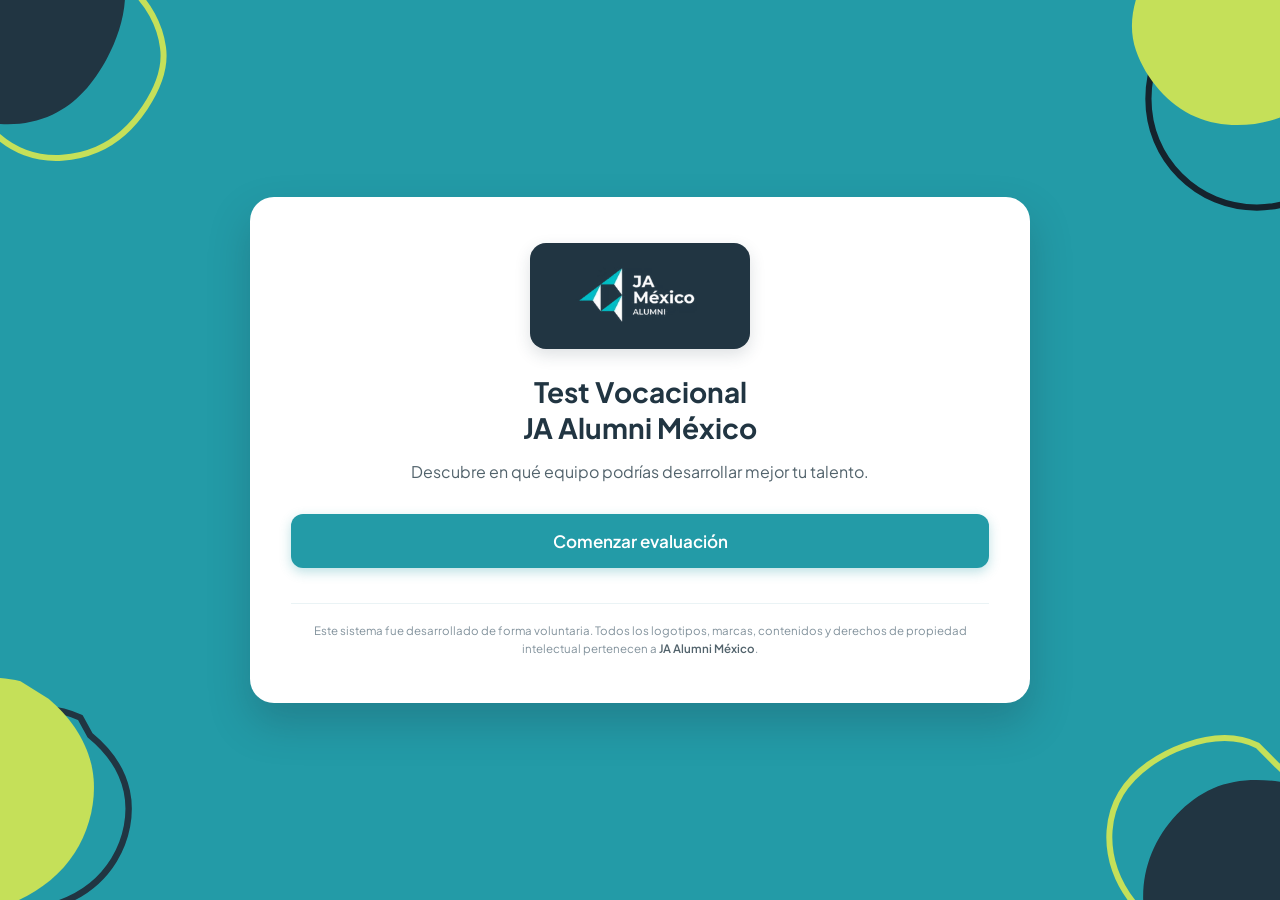
==== commit 448231fa: "Add footer to index.html with legal information Added footer with institutional information and lega" ====
--- a/index.html
+++ b/index.html
@@ -5,6 +5,11 @@
     <link rel="shortcut icon" href="img/logo_alumni.png" type="image/x-icon">
     <meta charset="UTF-8">
     <meta name="viewport" content="width=device-width, initial-scale=1.0">
+
+    <!-- Color para la barra superior/dirección del navegador en móviles -->
+    <meta name="theme-color" content="#239ba7">
+    <meta name="apple-mobile-web-app-status-bar-style" content="#239ba7">
+
     <title>Test Vocacional - JA Alumni México</title>
     <link rel="stylesheet" href="css/style.css">
 </head>
@@ -50,6 +55,13 @@
         </section>
 
         <div id="pendingQuestions"></div>
+
+        <!-- Footer institucional y aviso legal -->
+        <footer class="app-footer">
+            <p>
+                Este sistema fue desarrollado de forma voluntaria. Todos los logotipos, marcas, contenidos y derechos de propiedad intelectual pertenecen a <strong>JA Alumni México</strong>.
+            </p>
+        </footer>
     </div>
 
     <script src="js/preguntas.js"></script>
--- a/css/style.css
+++ b/css/style.css
@@ -710,3 +710,74 @@
         padding: 14px 12px;
     }
 }
+
+
+/* --- Footer Institucional y Leyenda de Voluntariado --- */
+.app-footer {
+    margin-top: 35px;
+    padding-top: 18px;
+    border-top: 1px solid #eaf3f5;
+    text-align: center;
+}
+
+.app-footer p {
+    font-size: 11.5px !important;
+    color: #82929c !important;
+    line-height: 1.5 !important;
+    margin-bottom: 0 !important;
+}
+
+.app-footer strong {
+    color: #52636c;
+    font-weight: 600;
+}
+
+/* Ajuste sutil para móviles */
+@media (max-width: 600px) {
+    .app-footer {
+        margin-top: 25px;
+        padding-top: 14px;
+    }
+
+    .app-footer p {
+        font-size: 10.5px !important;
+    }
+}
+
+
+
+
+/* ==========================================================
+   PERSONALIZACIÓN DE LA BARRA DE DESPLAZAMIENTO (SCROLLBAR)
+   ========================================================== */
+
+/* Estilo estándar moderno (Firefox y navegadores recientes) */
+html {
+    scrollbar-color: #239ba7 #1b2a35;
+    /* Barra azul/turquesa y fondo oscuro */
+    scrollbar-width: thin;
+}
+
+/* Estilo personalizado Webkit (Chrome, Edge, Safari, Opera) */
+::-webkit-scrollbar {
+    width: 10px;
+    height: 10px;
+}
+
+/* Fondo del carril de desplazamiento */
+::-webkit-scrollbar-track {
+    background: #1b2a35;
+}
+
+/* La barra/botón que se desplaza */
+::-webkit-scrollbar-thumb {
+    background: #239ba7;
+    border-radius: 8px;
+    border: 2px solid #1b2a35;
+    /* Crea un margen suave */
+}
+
+/* Al pasar el cursor sobre la barra */
+::-webkit-scrollbar-thumb:hover {
+    background: #1c7f88;
+}
